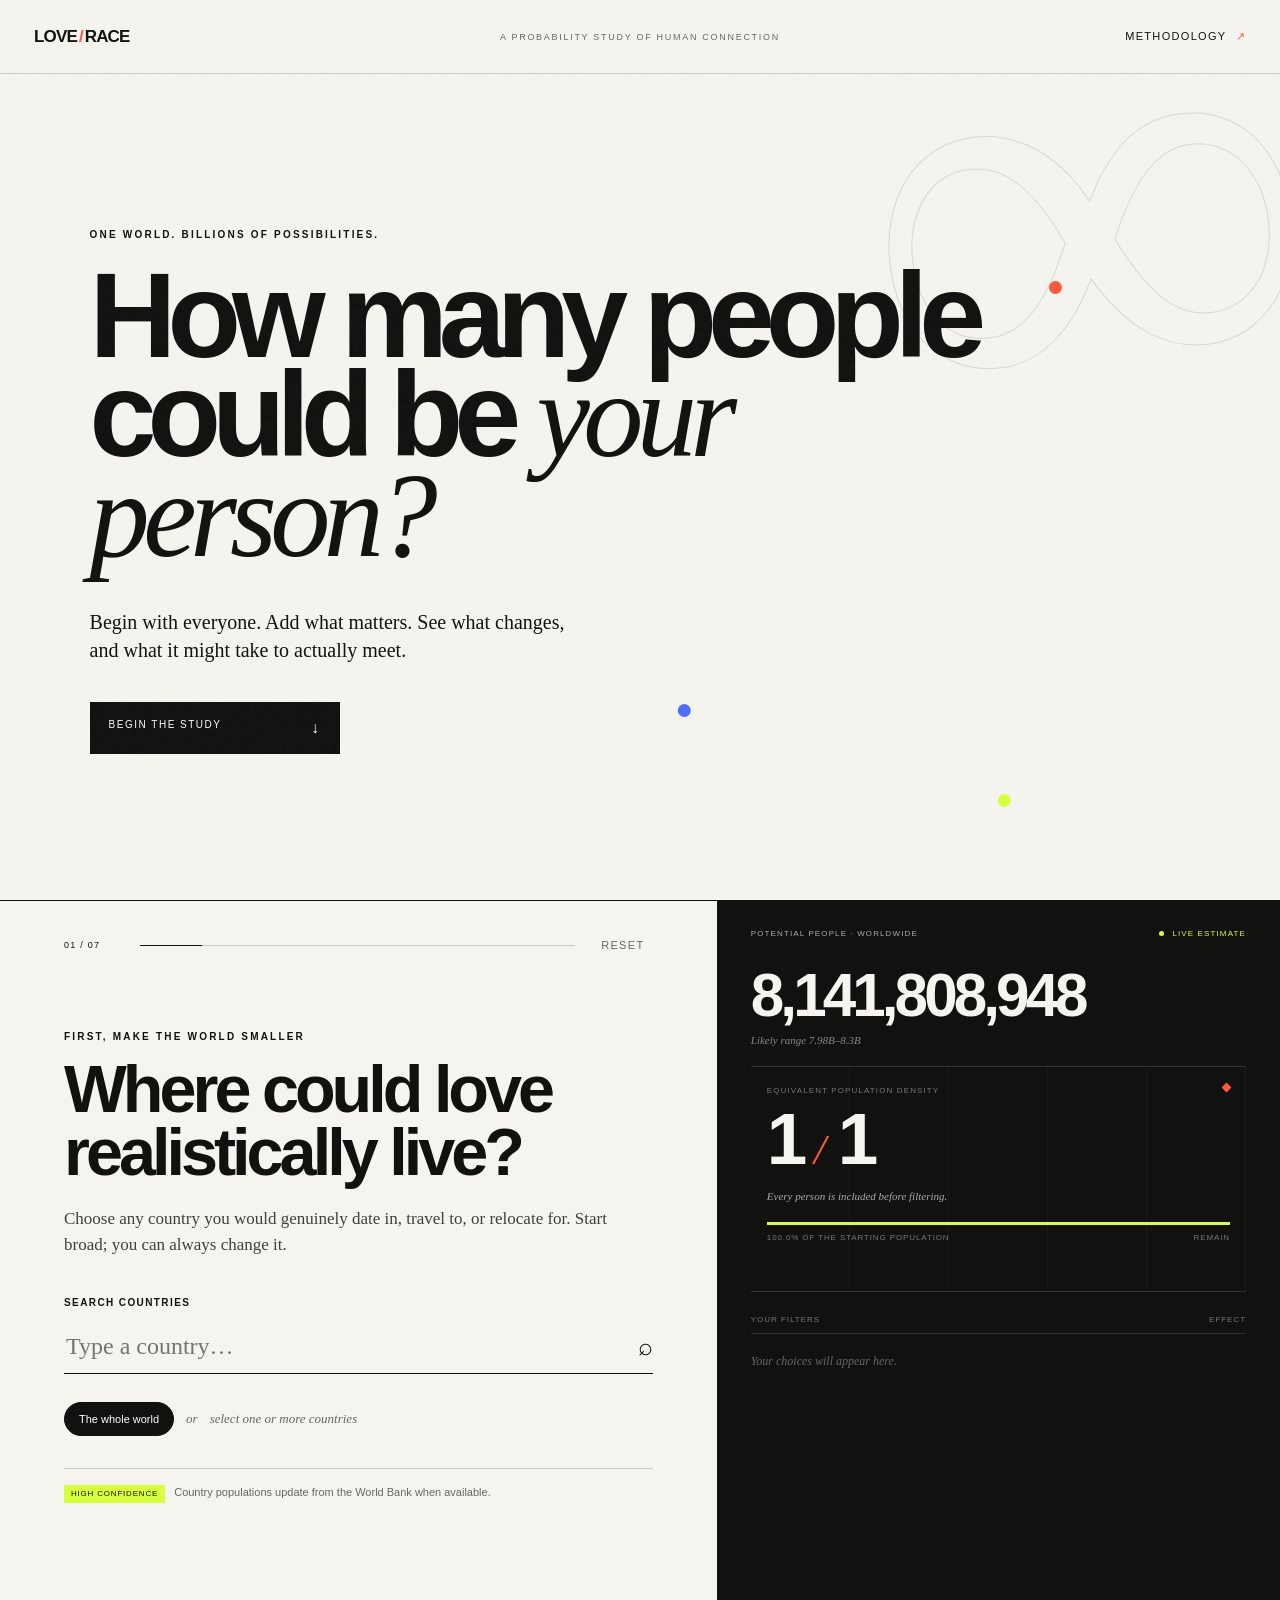
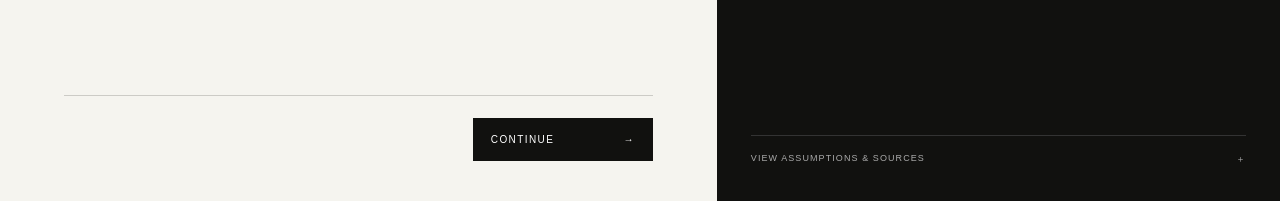
==== index.html @ e581e8af "Consolidate methodology copy" ====
<!doctype html>
<html lang="en">
<head>
  <meta charset="UTF-8" />
  <meta name="viewport" content="width=device-width, initial-scale=1.0" />
  <meta name="description" content="A transparent, probabilistic portrait of your potential partner pool." />
  <title>LoveRace: A probability study of human connection</title>
  <link rel="stylesheet" href="styles.css" />
</head>
<body>
  <div class="grain" aria-hidden="true"></div>
  <header class="site-header">
    <a class="wordmark" href="#" aria-label="LoveRace home">LOVE<span>/</span>RACE</a>
    <div class="header-note">A probability study of human connection</div>
    <button class="text-button" id="openMethod">Methodology <span>↗</span></button>
  </header>

  <main>
    <section class="intro" id="intro">
      <div class="intro-kicker">One world. Billions of possibilities.</div>
      <h1>How many people<br />could be <em>your person?</em></h1>
      <p class="intro-copy">Begin with everyone. Add what matters. See what changes, and what it might take to actually meet.</p>
      <button class="start-button" id="startButton">
        <span>Begin the study</span>
        <span class="button-arrow">↓</span>
      </button>
    </section>

    <section class="study-shell" id="study" aria-label="Partner probability study">
      <div class="question-panel">
        <div class="study-progress-wrap">
          <span id="stepLabel">01 / 07</span>
          <div class="progress-track"><div class="progress-fill" id="progressFill"></div></div>
          <button class="quiet-button" id="resetButton">Reset</button>
        </div>

        <form id="studyForm" novalidate>
          <section class="step active" data-step="0">
            <div class="eyebrow">First, make the world smaller</div>
            <h2>Where could love realistically live?</h2>
            <p class="step-deck">Choose any country you would genuinely date in, travel to, or relocate for. Start broad; you can always change it.</p>
            <div class="field-block">
              <label for="countrySearch">Search countries</label>
              <div class="search-wrap">
                <input id="countrySearch" type="search" placeholder="Type a country…" autocomplete="off" />
                <span>⌕</span>
              </div>
              <div class="country-results" id="countryResults" role="listbox" aria-label="Country results"></div>
            </div>
            <div class="selection-row">
              <button type="button" class="choice-chip active" id="selectWorld">The whole world</button>
              <span class="selection-or">or</span>
              <div id="selectedCountries" class="selected-countries"><span class="empty-selection">select one or more countries</span></div>
            </div>
            <div class="data-note"><span class="confidence high">High confidence</span> Country populations update from the World Bank when available.</div>
          </section>

          <section class="step" data-step="1">
            <div class="eyebrow">Desire, without assumptions</div>
            <h2>Tell us about you.</h2>
            <p class="step-deck">Your identity determines which partner-preference research applies to the people you select next.</p>
            <fieldset>
              <legend>I describe my gender as</legend>
              <div class="option-grid" id="selfGender">
                <label class="option-card"><input type="radio" name="selfGender" value="alignedWoman" checked /><span><b>Gender-aligned woman</b></span></label>
                <label class="option-card"><input type="radio" name="selfGender" value="transWoman" /><span><b>Trans woman</b></span></label>
                <label class="option-card"><input type="radio" name="selfGender" value="alignedMan" /><span><b>Gender-aligned man</b></span></label>
                <label class="option-card"><input type="radio" name="selfGender" value="transMan" /><span><b>Trans man</b></span></label>
                <label class="option-card"><input type="radio" name="selfGender" value="nonbinary" /><span><b>Nonbinary</b></span></label>
                <label class="option-card"><input type="radio" name="selfGender" value="skip" /><span><b>Prefer not to say</b><small>use a neutral proxy</small></span></label>
              </div>
            </fieldset>
            <fieldset>
              <legend>My orientation is closest to</legend>
              <div class="pill-options">
                <label><input type="radio" name="orientation" value="straight" checked /><span>Straight</span></label>
                <label><input type="radio" name="orientation" value="gay" /><span>Gay / lesbian</span></label>
                <label><input type="radio" name="orientation" value="bi" /><span>Bi / pan</span></label>
                <label><input type="radio" name="orientation" value="queer" /><span>Queer / another</span></label>
                <label><input type="radio" name="orientation" value="skip" /><span>Skip</span></label>
              </div>
            </fieldset>
            <div class="data-note"><span class="confidence low">Coverage varies</span> Gender-identity and orientation data are not collected consistently worldwide.</div>
          </section>

          <section class="step" data-step="2">
            <div class="eyebrow">Who you are open to</div>
            <h2>Who could your person be?</h2>
            <p class="step-deck">Select every gender identity you would genuinely consider. We account for the chance that their orientation includes you.</p>
            <fieldset>
              <legend>I’m open to dating…</legend>
              <div class="large-checks">
                <label><input type="checkbox" name="partnerGender" value="alignedWomen" /><span class="check-mark">✓</span><span><b>Gender-aligned women</b></span></label>
                <label><input type="checkbox" name="partnerGender" value="transWomen" /><span class="check-mark">✓</span><span><b>Trans women</b></span></label>
                <label><input type="checkbox" name="partnerGender" value="alignedMen" checked /><span class="check-mark">✓</span><span><b>Gender-aligned men</b></span></label>
                <label><input type="checkbox" name="partnerGender" value="transMen" /><span class="check-mark">✓</span><span><b>Trans men</b></span></label>
                <label><input type="checkbox" name="partnerGender" value="nonbinary" /><span class="check-mark">✓</span><span><b>Nonbinary people</b></span></label>
              </div>
            </fieldset>
            <div class="inline-setting">
              <div><b>Estimated reciprocal dating openness</b><small>The share of people selected above whose reported orientation and dating preferences could include someone with your identity.</small></div>
              <output id="orientationOutput">94.1%</output>
              <input id="orientationRate" type="range" min="0.1" max="100" step="0.1" value="94.1" aria-label="Estimated reciprocal dating openness" />
            </div>
            <div class="estimate-evidence">
              <div class="estimate-evidence-head">
                <span class="confidence medium" id="estimateConfidence">Measured proxy</span>
                <button type="button" id="restoreEstimate">Restore research default</button>
              </div>
              <b id="estimateSummary">About 94 in 100 gender-aligned men report an orientation that could include a gender-aligned woman.</b>
              <p id="estimateBasis">Based on the UK Office for National Statistics 2024 sexual-identity distribution.</p>
              <div class="estimate-breakdown" id="estimateBreakdown"></div>
              <div class="estimate-definition"><strong>What this number means</strong><span>It removes people whose stated orientation or dating preferences probably would not include someone with your identity. It does not estimate whether they will be attracted to you personally.</span></div>
              <div class="estimate-sources" id="estimateSources">
                <a data-source="ons" href="https://www.ons.gov.uk/peoplepopulationandcommunity/culturalidentity/sexuality/bulletins/sexualidentityuk/2024" target="_blank" rel="noreferrer">ONS 2024 <span>official orientation data ↗</span></a>
                <a data-source="blair" href="https://doi.org/10.1177/0265407518779139" target="_blank" rel="noreferrer">Blair & Hoskin 2019 <span>dating choices, N=958 ↗</span></a>
                <a data-source="usts" href="https://transequality.org/sites/default/files/docs/usts/USTS-Full-Report-Dec17.pdf" target="_blank" rel="noreferrer">U.S. Transgender Survey 2015 <span>orientation data, N=27,715 ↗</span></a>
              </div>
            </div>
          </section>

          <section class="step" data-step="3">
            <div class="eyebrow">Life stage</div>
            <h2>What age feels right?</h2>
            <p class="step-deck">Age is estimated from UN population distributions. This is a population share, not a judgment about compatibility.</p>
            <div class="age-display"><span id="ageMinDisplay">27</span><i>–</i><span id="ageMaxDisplay">42</span></div>
            <div class="dual-range" id="ageRange">
              <div class="range-rail"><div class="range-between" id="ageBetween"></div></div>
              <input id="ageMin" type="range" min="18" max="85" value="27" aria-label="Minimum age" />
              <input id="ageMax" type="range" min="18" max="85" value="42" aria-label="Maximum age" />
            </div>
            <div class="range-labels"><span>18</span><span>85+</span></div>
            <p class="field-caveat research-caveat">The current age estimate uses a worldwide age curve, even when countries are selected. Country-specific age structure is not applied yet. <a href="https://population.un.org/wpp/" target="_blank" rel="noreferrer">UN World Population Prospects 2024 ↗</a></p>
            <div class="subquestion">
              <label for="availability">Likely single and open to a relationship</label>
              <div class="slider-line"><input id="availability" type="range" min="10" max="80" value="38" /><output id="availabilityOutput">38%</output></div>
              <small>38% is a broad, adjustable starting point, not an age- or country-specific result. Partnership status varies with age, sex, local definitions of marriage and cohabitation, law, economics, and social norms.</small>
              <div class="research-links"><a href="https://www.un.org/development/desa/pd/node/3593" target="_blank" rel="noreferrer">UN World Marriage Data · age and sex, 232 countries ↗</a><a href="https://www.oecd.org/en/data/datasets/oecd-family-database.html" target="_blank" rel="noreferrer">OECD Family Database · marriage and cohabitation ↗</a></div>
            </div>
          </section>

          <section class="step" data-step="4">
            <div class="eyebrow">Belief & background</div>
            <h2>What should feel familiar?</h2>
            <p class="step-deck">Both are optional. Global categories are blunt instruments, so “open to any” is always the most statistically honest default.</p>
            <fieldset>
              <legend>Religion or worldview</legend>
              <details class="multi-select" id="religionSelect">
                <summary><span id="religionSummary">Open to any religion or worldview</span><i>＋</i></summary>
                <div class="multi-select-menu">
                  <label class="multi-choice"><input type="checkbox" name="religionChoice" value="1" data-any="true" data-label="Open to any religion or worldview" checked /><span>Open to any religion or worldview</span></label>
                  <label class="multi-choice"><input type="checkbox" name="religionChoice" value="0.288" data-label="Christian" /><span>Christian</span></label>
                  <label class="multi-choice"><input type="checkbox" name="religionChoice" value="0.256" data-label="Muslim" /><span>Muslim</span></label>
                  <label class="multi-choice"><input type="checkbox" name="religionChoice" value="0.149" data-label="Hindu" /><span>Hindu</span></label>
                  <label class="multi-choice"><input type="checkbox" name="religionChoice" value="0.041" data-label="Buddhist" /><span>Buddhist</span></label>
                  <label class="multi-choice"><input type="checkbox" name="religionChoice" value="0.242" data-label="Religiously unaffiliated" /><span>Religiously unaffiliated</span></label>
                  <label class="multi-choice"><input type="checkbox" name="religionChoice" value="0.002" data-label="Jewish" /><span>Jewish</span></label>
                  <label class="multi-choice"><input type="checkbox" name="religionChoice" value="0.022" data-label="Folk or another faith" /><span>Folk or another faith</span></label>
                </div>
              </details>
              <small class="field-caveat">Select any number. Selected global shares are added together.</small>
            </fieldset>
            <fieldset>
              <legend>Cultural or regional background</legend>
              <details class="multi-select" id="backgroundSelect">
                <summary><span id="backgroundSummary">Open to any background</span><i>＋</i></summary>
                <div class="multi-select-menu">
                  <label class="multi-choice"><input type="checkbox" name="backgroundChoice" value="1" data-any="true" data-label="Open to any background" checked /><span>Open to any background</span></label>
                  <label class="multi-choice"><input type="checkbox" name="backgroundChoice" value="0.29" data-label="East or Southeast Asian heritage" /><span>East or Southeast Asian heritage</span></label>
                  <label class="multi-choice"><input type="checkbox" name="backgroundChoice" value="0.25" data-label="South Asian heritage" /><span>South Asian heritage</span></label>
                  <label class="multi-choice"><input type="checkbox" name="backgroundChoice" value="0.18" data-label="Black or African-diaspora heritage" /><span>Black or African-diaspora heritage</span></label>
                  <label class="multi-choice"><input type="checkbox" name="backgroundChoice" value="0.09" data-label="European heritage" /><span>European heritage</span></label>
                  <label class="multi-choice"><input type="checkbox" name="backgroundChoice" value="0.08" data-label="Latin American or Caribbean heritage" /><span>Latin American or Caribbean heritage</span></label>
                  <label class="multi-choice"><input type="checkbox" name="backgroundChoice" value="0.06" data-label="Middle Eastern or North African heritage" /><span>Middle Eastern or North African heritage</span></label>
                  <label class="multi-choice"><input type="checkbox" name="backgroundChoice" value="0.03" data-label="Indigenous, mixed, or another background" /><span>Indigenous, mixed, or another background</span></label>
                </div>
              </details>
              <small class="field-caveat">Select any number. This is a low-confidence regional proxy, not an ethnicity census. Categories can overlap across identity, ancestry, and place, although the model adds them as broad population shares.</small>
            </fieldset>
            <div class="data-note"><span class="confidence medium">Mixed confidence</span> Religion uses a measured global baseline; background is a coarse proxy and is labeled accordingly.</div>
          </section>

          <section class="step" data-step="5">
            <div class="eyebrow">Practical compatibility</div>
            <h2>What does a shared life need?</h2>
            <p class="step-deck">Keep what matters. Leave the rest open. Income is modeled against local economic data when available.</p>
            <div class="money-setting">
              <div class="money-head"><label for="income">Minimum annual income <span>(USD equivalent)</span></label><output id="incomeOutput">No minimum</output></div>
              <input id="income" type="range" min="0" max="200000" step="5000" value="0" />
              <div class="range-labels"><span>Open</span><span>$200k+</span></div>
            </div>
            <fieldset>
              <legend>Children</legend>
              <div class="pill-options compact">
                <label><input type="radio" name="kids" value="1" checked /><span>Open / not sure</span></label>
                <label><input type="radio" name="kids" value="0.46" /><span>Wants children</span></label>
                <label><input type="radio" name="kids" value="0.34" /><span>Doesn’t want children</span></label>
                <label><input type="radio" name="kids" value="0.22" /><span>Already has children</span></label>
              </div>
            </fieldset>
            <fieldset>
              <legend>Lifestyle</legend>
              <div class="pill-options compact">
                <label><input type="checkbox" id="nonSmoker" /><span>Non-smoker</span></label>
                <label><input type="checkbox" id="longTerm" /><span>Seeking long-term</span></label>
              </div>
            </fieldset>
          </section>

          <section class="step final-step" data-step="6">
            <div class="eyebrow">Now, introduce chance</div>
            <h2>How often do you meet someone new?</h2>
            <p class="step-deck">A “new person” means someone you speak with long enough to learn whether you might want to see them again. These inputs remain editable and recalculate the results instantly.</p>
            <div class="hero-setting">
              <output id="interactionsOutput">6</output>
              <label for="interactions">new people each week</label>
              <input id="interactions" type="range" min="1" max="100" value="6" />
            </div>
            <div class="subquestion">
              <label for="relevance">How many encounters are in the geography you chose?</label>
              <div class="slider-line"><input id="relevance" type="range" min="5" max="100" value="65" /><output id="relevanceOutput">65%</output></div>
            </div>
            <div class="subquestion">
              <label for="spark">Chance of a meaningful mutual connection with an eligible person</label>
              <div class="slider-line"><input id="spark" type="range" min="1" max="20" value="4" /><output id="sparkOutput">4%</output></div>
              <small>This is the most personal assumption in the model. Try 2–8% to see a realistic range.</small>
            </div>
          </section>
        </form>

        <div class="step-actions">
          <button class="back-button" id="backButton" type="button">← Back</button>
          <button class="next-button" id="nextButton" type="button"><span>Continue</span><span>→</span></button>
        </div>
      </div>

      <aside class="result-panel" aria-live="polite">
        <div class="result-topline">
          <span id="resultContext">Potential people, worldwide</span>
          <span class="live-indicator"><i></i> LIVE ESTIMATE</span>
        </div>
        <div class="population-number" id="populationNumber">8,141,808,945</div>
        <div class="uncertainty" id="uncertainty">Likely range 7.98B–8.30B</div>

        <div class="population-lens" aria-label="Share of the starting population that meets the current filters">
          <div class="ratio-kicker">Equivalent population density</div>
          <div class="ratio-mark"><span>1</span><i>/</i><b id="ratioNumber">1</b></div>
          <div class="ratio-copy" id="ratioCopy">Every person is included before filtering.</div>
          <div class="share-meter" aria-hidden="true"><div class="share-fill" id="shareFill"></div></div>
          <div class="share-caption"><span id="fractionLabel">100% of the starting population</span><span>remain</span></div>
        </div>

        <div class="filter-ledger" id="filterLedger">
          <div class="ledger-title"><span>Your filters</span><span>effect</span></div>
          <div class="ledger-empty">Your choices will appear here.</div>
        </div>

        <div class="odds-panel" id="oddsPanel">
          <div class="odds-intro"><span>Live calculation</span> At your current pace, your estimated chance reaches…</div>
          <div class="odds-grid">
            <div><span>20%</span><b id="chance20">...</b><small>from now</small></div>
            <div><span>50%</span><b id="chance50">...</b><small>from now</small></div>
            <div><span>80%</span><b id="chance80">...</b><small>from now</small></div>
          </div>
          <p id="oddsFootnote"></p>
          <button class="adjust-button" id="adjustInputs" type="button"><span>Adjust weekly inputs</span><span>↓</span></button>
        </div>

        <button class="assumptions-button" id="openAssumptions">View assumptions & sources <span>＋</span></button>
      </aside>
    </section>
  </main>

  <dialog id="methodDialog">
    <div class="dialog-head"><span>THE FINE PRINT / 01</span><button class="dialog-close" aria-label="Close">×</button></div>
    <div class="dialog-content">
      <div class="method-title">
        <h2>Honest numbers,<br /><em>soft edges.</em></h2>
        <p class="method-lede"><strong>LoveRace is a what-if model, not a forecast.</strong> The encounter calculation treats new people as independent random draws, although real social circles, dating apps, neighborhoods, workplaces, and repeated encounters are highly clustered. Actively seeking a partner also changes the process through where you go, whom you approach, which platforms you use, and how often you create new opportunities.</p>
      </div>
      <div class="method-copy">
        <h3>What is being modeled</h3>
        <p>The model begins with the world population or the combined population of selected countries, then applies broad shares for partner gender, reciprocal dating openness, age, relationship availability, religion, background, income, and lifestyle preferences. Country selection changes the starting population and helps calibrate income. The other distributions remain worldwide or external proxies, including the global age curve.</p>
        <h3>The calculation</h3>
        <p><code>pool = population × each selected factor</code></p>
        <p><code>chance per encounter = pool share × geographic relevance × connection assumption</code></p>
        <p><code>weekly chance = 1 − (1 − chance per encounter)<sup>new people per week</sup></code></p>
        <p><code>P(by week n) = 1 − (1 − weekly chance)<sup>n</sup></code></p>
        <h3>What the model simplifies</h3>
        <ul class="method-list">
          <li><strong>Filters are treated as independent.</strong> In reality, age, country, income, religion, background, orientation, relationship status, gender identity, and family preferences influence one another. Multiplying separate population shares can make the combined pool too large or too small.</li>
          <li><strong>Several inputs are broad defaults.</strong> The 38% relationship-availability value is not calculated from age or country. Background categories can overlap even though their shares are added, and the current categories total 98%. Gender population shares are assumptions because no consistent worldwide measurement exists.</li>
          <li><strong>Orientation and dating openness are separate ideas.</strong> The user's orientation answer is descriptive; selected partner genders drive the reciprocal dating-openness calculation. Estimates involving trans and nonbinary people rely on geographically limited studies and are marked as limited evidence.</li>
          <li><strong>The range is not a confidence interval.</strong> It is a sensitivity cue that broadens as assumptions are added. Meeting a filter also does not establish chemistry, timing, emotional availability, safety, reciprocal effort, or compatibility.</li>
        </ul>
        <h3>Data sources</h3>
        <p class="method-source-note">The sources below use different years, definitions, sampling methods, and geographic coverage. Together they form an informed approximation, not a unified census.</p>
        <ul class="source-list">
          <li><a href="https://data.worldbank.org/indicator/SP.POP.TOTL" target="_blank" rel="noreferrer">World Bank: population totals</a><span>Live API; high confidence</span></li>
          <li><a href="https://population.un.org/wpp/" target="_blank" rel="noreferrer">UN World Population Prospects 2024</a><span>Age and sex distributions</span></li>
          <li><a href="https://www.pewresearch.org/religion/2025/06/09/how-the-global-religious-landscape-changed-from-2010-to-2020/" target="_blank" rel="noreferrer">Pew Research Center: global religion</a><span>2020 estimates, published 2025</span></li>
          <li><a href="https://www.ons.gov.uk/peoplepopulationandcommunity/culturalidentity/sexuality/bulletins/sexualidentityuk/2024" target="_blank" rel="noreferrer">UK ONS: Sexual orientation, 2024</a><span>Gender-aligned pair orientation baseline; official UK proxy</span></li>
          <li><a href="https://www.un.org/development/desa/pd/node/3593" target="_blank" rel="noreferrer">UN World Marriage Data 2019</a><span>Marital status by age and sex across 232 countries or areas</span></li>
          <li><a href="https://www.oecd.org/en/data/datasets/oecd-family-database.html" target="_blank" rel="noreferrer">OECD Family Database</a><span>Marriage, divorce, cohabitation, and partnership definitions</span></li>
          <li><a href="https://doi.org/10.1177/0265407518779139" target="_blank" rel="noreferrer">Blair & Hoskin: Transgender exclusion from dating</a><span>Stated dating choices, N=958</span></li>
          <li><a href="https://transequality.org/sites/default/files/docs/usts/USTS-Full-Report-Dec17.pdf" target="_blank" rel="noreferrer">2015 U.S. Transgender Survey</a><span>Trans respondents’ orientation distribution, N=27,715</span></li>
          <li><a href="https://data.worldbank.org/indicator/NY.GDP.PCAP.CD" target="_blank" rel="noreferrer">World Bank: GDP per capita</a><span>Income-model calibration</span></li>
        </ul>
      </div>
    </div>
  </dialog>

  <script src="app.js"></script>
</body>
</html>
---- styles.css ----
:root {
  --ink: #11110f;
  --paper: #f5f4ef;
  --warm: #e9e5dc;
  --line: rgba(17, 17, 15, .18);
  --muted: #68675f;
  --acid: #d8ff3e;
  --orange: #ff583d;
  --blue: #506cff;
  --ease: cubic-bezier(.2,.8,.2,1);
}

* { box-sizing: border-box; }
html { scroll-behavior: smooth; }
body {
  margin: 0;
  color: var(--ink);
  background: var(--paper);
  font-family: "Helvetica Neue", Helvetica, Arial, sans-serif;
  -webkit-font-smoothing: antialiased;
}
button, input, select { font: inherit; }
button { color: inherit; }
.grain {
  position: fixed; inset: 0; z-index: 50; pointer-events: none; opacity: .035;
  background-image: url("data:image/svg+xml,%3Csvg viewBox='0 0 180 180' xmlns='http://www.w3.org/2000/svg'%3E%3Cfilter id='n'%3E%3CfeTurbulence type='fractalNoise' baseFrequency='.9' numOctaves='4' stitchTiles='stitch'/%3E%3C/filter%3E%3Crect width='100%25' height='100%25' filter='url(%23n)' opacity='.85'/%3E%3C/svg%3E");
}

.site-header {
  height: 74px; border-bottom: 1px solid var(--line); display: grid;
  grid-template-columns: 1fr auto 1fr; align-items: center; padding: 0 34px;
  position: relative; z-index: 5; background: rgba(245,244,239,.9); backdrop-filter: blur(16px);
}
.wordmark { color: inherit; text-decoration: none; font-weight: 800; font-size: 17px; letter-spacing: -.05em; }
.wordmark span { color: var(--orange); padding: 0 2px; }
.header-note { text-transform: uppercase; font-size: 9px; letter-spacing: .19em; color: var(--muted); }
.text-button, .quiet-button { border: 0; background: none; padding: 8px 0; cursor: pointer; font-size: 11px; text-transform: uppercase; letter-spacing: .12em; }
.text-button { justify-self: end; }
.text-button span { color: var(--orange); margin-left: 5px; }

.intro {
  min-height: calc(100vh - 74px); padding: 8vh 7vw 7vh; display: flex; flex-direction: column;
  justify-content: center; position: relative; overflow: hidden;
}
.intro::before {
  content: "∞"; position: absolute; right: -2vw; top: -12vh; font: italic 48vw/.8 Georgia, serif;
  color: transparent; -webkit-text-stroke: 1px rgba(17,17,15,.12); transform: rotate(-7deg); pointer-events: none;
}
.intro::after {
  content: ""; position: absolute; width: 13px; height: 13px; background: var(--orange);
  border-radius: 50%; right: 17vw; top: 25%; box-shadow: -29vw 47vh 0 var(--blue), -4vw 57vh 0 var(--acid);
}
.intro-kicker, .eyebrow { font-size: 10px; letter-spacing: .22em; text-transform: uppercase; font-weight: 700; }
.intro-kicker { margin-bottom: 26px; }
.intro h1 { margin: 0; max-width: 980px; font-size: clamp(62px, 9.4vw, 148px); line-height: .82; letter-spacing: -.075em; font-weight: 750; }
.intro h1 em, dialog h2 em { font-family: Georgia, serif; font-weight: 400; letter-spacing: -.055em; }
.intro-copy { max-width: 480px; margin: 42px 0 38px; font: 20px/1.4 Georgia, serif; }
.start-button {
  width: 250px; border: 1px solid var(--ink); background: var(--ink); color: white; padding: 16px 18px;
  display: flex; justify-content: space-between; cursor: pointer; text-transform: uppercase; font-size: 10px; letter-spacing: .15em;
  transition: transform .2s var(--ease), background .2s;
}
.start-button:hover { transform: translateY(-3px); background: var(--orange); border-color: var(--orange); }
.button-arrow { font-size: 16px; }

.study-shell { min-height: 100vh; border-top: 1px solid var(--ink); display: grid; grid-template-columns: minmax(0, 56%) minmax(460px, 44%); }
.question-panel { padding: 30px clamp(30px,5vw,80px) 40px; display: flex; flex-direction: column; min-height: 100vh; }
.study-progress-wrap { display: grid; grid-template-columns: 58px 1fr 60px; gap: 18px; align-items: center; font-size: 9px; letter-spacing: .14em; }
.progress-track { height: 1px; background: var(--line); }
.progress-fill { height: 100%; background: var(--ink); width: 14.28%; transition: width .5s var(--ease); }
.quiet-button { color: var(--muted); }
.quiet-button:hover { color: var(--orange); }
#studyForm { flex: 1; display: flex; }
.step { display: none; width: 100%; padding: clamp(54px,8vh,100px) 0 35px; animation: enter .5s var(--ease); }
.step.active { display: block; }
@keyframes enter { from { opacity: 0; transform: translateY(12px); } to { opacity: 1; transform: none; } }
.eyebrow { margin-bottom: 16px; }
.step h2 { font-size: clamp(42px,5.2vw,78px); line-height: .94; letter-spacing: -.06em; margin: 0; max-width: 690px; }
.step-deck { font: 17px/1.5 Georgia, serif; max-width: 620px; color: #414039; margin: 23px 0 40px; }
fieldset { border: 0; padding: 0; margin: 0 0 30px; }
legend, .field-block > label, .money-head label { font-size: 10px; text-transform: uppercase; letter-spacing: .14em; font-weight: 700; margin-bottom: 12px; display: block; }

.search-wrap { display: flex; border-bottom: 1px solid var(--ink); align-items: center; }
.search-wrap input { width: 100%; border: 0; background: transparent; padding: 13px 2px; outline: 0; font: 24px Georgia, serif; }
.search-wrap span { font-size: 25px; }
.country-results { position: absolute; background: var(--paper); border: 1px solid var(--ink); width: min(510px, calc(100vw - 60px)); max-height: 225px; overflow: auto; z-index: 6; display: none; }
.country-results.open { display: block; }
.country-result { padding: 12px 15px; display: flex; justify-content: space-between; cursor: pointer; border-bottom: 1px solid var(--line); font-size: 13px; }
.country-result:hover { background: var(--acid); }
.country-result span:last-child { color: var(--muted); }
.selection-row { margin-top: 28px; display: flex; gap: 12px; align-items: center; flex-wrap: wrap; }
.choice-chip, .selected-chip { border: 1px solid var(--ink); border-radius: 100px; padding: 10px 14px; background: transparent; font-size: 11px; cursor: pointer; }
.choice-chip.active { background: var(--ink); color: white; }
.selection-or, .empty-selection { color: var(--muted); font: italic 13px Georgia, serif; }
.selected-countries { display: flex; gap: 7px; flex-wrap: wrap; align-items: center; }
.selected-chip::after { content: " ×"; color: var(--orange); }
.data-note { border-top: 1px solid var(--line); margin-top: 32px; padding-top: 15px; color: var(--muted); font-size: 11px; line-height: 1.5; }
.confidence { display: inline-block; padding: 3px 7px; color: var(--ink); margin-right: 6px; text-transform: uppercase; letter-spacing: .1em; font-size: 8px; background: var(--acid); }
.confidence.medium { background: #ffdc77; }.confidence.low { background: #ffb3a7; }

.option-grid { display: grid; grid-template-columns: 1fr 1fr; gap: 8px; }
.option-card input, .pill-options input, .large-checks input { position: absolute; opacity: 0; pointer-events: none; }
.option-card > span { min-height: 74px; padding: 17px; border: 1px solid var(--line); display: flex; flex-direction: column; cursor: pointer; transition: .2s; }
.option-card input:checked + span { border-color: var(--ink); background: var(--ink); color: white; }
.option-card b, .large-checks b { font-size: 14px; }.option-card small, .large-checks small { margin-top: 5px; color: var(--muted); font: italic 12px Georgia, serif; }
.option-card input:checked + span small { color: #bbb; }
.pill-options { display: flex; flex-wrap: wrap; gap: 7px; }
.pill-options span { border: 1px solid var(--line); padding: 10px 14px; display: block; border-radius: 100px; cursor: pointer; font-size: 11px; }
.pill-options input:checked + span { border-color: var(--ink); background: var(--ink); color: white; }
.pill-options.compact span { padding: 9px 12px; }
.large-checks { display: grid; gap: 8px; }
.large-checks label { border: 1px solid var(--line); padding: 18px; display: grid; grid-template-columns: 26px 1fr; cursor: pointer; }
.large-checks .check-mark { width: 17px; height: 17px; border: 1px solid var(--ink); display: grid; place-items: center; color: transparent; font-size: 11px; }
.large-checks input:checked + .check-mark { background: var(--ink); color: white; }
.large-checks label > span:last-child { display: flex; flex-direction: column; }

.inline-setting, .subquestion { margin-top: 30px; padding-top: 20px; border-top: 1px solid var(--line); }
.inline-setting { display: grid; grid-template-columns: 1fr auto; gap: 6px 20px; }
.inline-setting small, .subquestion small { display: block; color: var(--muted); margin-top: 5px; line-height: 1.45; font: italic 12px Georgia, serif; }
.inline-setting output { font: 26px Georgia, serif; }
.inline-setting input { grid-column: 1/-1; }
.estimate-evidence { margin-top: 15px; border: 1px solid var(--line); padding: 17px; }
.estimate-evidence-head { display: flex; justify-content: space-between; align-items: center; margin-bottom: 14px; }
.estimate-evidence-head button { border: 0; background: transparent; padding: 3px 0; color: var(--muted); cursor: pointer; font-size: 8px; text-transform: uppercase; letter-spacing: .11em; }
.estimate-evidence-head button:hover { color: var(--orange); }
.estimate-evidence > b { display: block; font: 18px/1.35 Georgia, serif; max-width: 620px; }
.estimate-evidence > p { margin: 8px 0 13px; color: var(--muted); font: italic 11px/1.45 Georgia, serif; }
.estimate-breakdown { display: flex; flex-wrap: wrap; gap: 5px; margin-bottom: 14px; }
.estimate-breakdown span { border: 1px solid var(--line); border-radius: 100px; padding: 5px 8px; font-size: 8px; letter-spacing: .05em; }
.estimate-definition { border-top: 1px solid var(--line); padding-top: 12px; display: grid; grid-template-columns: 125px 1fr; gap: 12px; }
.estimate-definition strong { font-size: 8px; text-transform: uppercase; letter-spacing: .11em; }
.estimate-definition span { color: var(--muted); font: 11px/1.4 Georgia, serif; }
.estimate-sources { display: grid; grid-template-columns: repeat(3, 1fr); gap: 6px; margin-top: 14px; }
.estimate-sources a { border-top: 2px solid var(--line); padding-top: 7px; color: var(--muted); text-decoration: none; font-size: 8px; text-transform: uppercase; letter-spacing: .08em; }
.estimate-sources a span { display: block; margin-top: 3px; font: italic 10px/1.3 Georgia, serif; text-transform: none; letter-spacing: 0; }
.estimate-sources a.active { border-color: var(--orange); color: var(--ink); }
input[type="range"] { width: 100%; accent-color: var(--ink); cursor: ew-resize; }
.age-display { font: 88px/.9 Georgia, serif; letter-spacing: -.05em; display: flex; gap: 22px; margin: 40px 0 30px; }
.age-display i { font-weight: 300; color: var(--orange); }
.dual-range { position: relative; height: 28px; }
.dual-range input { position: absolute; inset: 0; pointer-events: none; appearance: none; background: transparent; }
.dual-range input::-webkit-slider-thumb { appearance: none; width: 18px; height: 18px; border-radius: 50%; background: var(--ink); pointer-events: auto; }
.range-rail { position: absolute; top: 12px; left: 0; right: 0; height: 2px; background: var(--line); }
.range-between { height: 2px; background: var(--orange); }
.range-labels { display: flex; justify-content: space-between; color: var(--muted); font-size: 9px; text-transform: uppercase; letter-spacing: .12em; }
.subquestion label { font-size: 13px; font-weight: 650; }
.slider-line { display: grid; grid-template-columns: 1fr 50px; gap: 18px; align-items: center; margin-top: 9px; }
.slider-line output { text-align: right; font: 22px Georgia, serif; }
select { width: 100%; border: 0; border-bottom: 1px solid var(--ink); background: transparent; border-radius: 0; padding: 13px 3px; font: 19px Georgia, serif; }
.field-caveat { display: block; color: var(--muted); margin-top: 9px; font: italic 11px/1.4 Georgia, serif; }
.field-caveat a, .research-links a { color: inherit; text-decoration-color: var(--orange); text-underline-offset: 3px; }
.research-caveat { margin-top: 14px; }
.research-links { display: flex; flex-wrap: wrap; gap: 7px 16px; margin-top: 10px; }
.research-links a { color: var(--muted); font-size: 9px; letter-spacing: .04em; }
.multi-select { position: relative; }
.multi-select summary {
  list-style: none; border-bottom: 1px solid var(--ink); padding: 13px 3px; cursor: pointer;
  display: flex; align-items: center; justify-content: space-between; gap: 18px; font: 19px Georgia, serif;
}
.multi-select summary::-webkit-details-marker { display: none; }
.multi-select summary i { color: var(--orange); font: 18px Helvetica, Arial, sans-serif; transition: transform .2s var(--ease); }
.multi-select[open] summary i { transform: rotate(45deg); }
.multi-select-menu {
  position: absolute; z-index: 8; left: 0; right: 0; max-height: 300px; overflow: auto;
  border: 1px solid var(--ink); border-top: 0; background: var(--paper); box-shadow: 0 18px 35px #1717141a;
}
.multi-choice { display: grid; grid-template-columns: 17px 1fr; align-items: center; gap: 10px; padding: 11px 12px; cursor: pointer; border-top: 1px solid var(--line); font-size: 11px; }
.multi-choice:first-child { border-top: 0; }
.multi-choice:hover { background: var(--warm); }
.multi-choice input { appearance: none; width: 15px; height: 15px; border: 1px solid var(--ink); margin: 0; display: grid; place-items: center; }
.multi-choice input::after { content: "✓"; color: white; font-size: 10px; opacity: 0; }
.multi-choice input:checked { background: var(--ink); }
.multi-choice input:checked::after { opacity: 1; }
.money-head { display: flex; justify-content: space-between; align-items: end; }
.money-head label span { text-transform: none; letter-spacing: 0; color: var(--muted); }
.money-head output { font: 24px Georgia, serif; }.money-setting { margin-bottom: 38px; }
.hero-setting { text-align: center; margin: 30px 0 40px; }
.hero-setting output { display: block; font: 110px/.8 Georgia, serif; letter-spacing: -.08em; }
.hero-setting label { display: block; margin: 18px 0 25px; font-size: 10px; letter-spacing: .14em; text-transform: uppercase; }
.hero-setting input { max-width: 500px; }
.step-actions { display: flex; justify-content: space-between; align-items: center; border-top: 1px solid var(--line); padding-top: 22px; }
.back-button { border: 0; background: none; cursor: pointer; font-size: 11px; text-transform: uppercase; letter-spacing: .12em; visibility: hidden; }
.next-button { min-width: 180px; border: 1px solid var(--ink); background: var(--ink); color: white; padding: 15px 17px; display: flex; justify-content: space-between; cursor: pointer; font-size: 10px; text-transform: uppercase; letter-spacing: .14em; }
.next-button:hover { background: var(--orange); border-color: var(--orange); }

.result-panel { background: var(--ink); color: var(--paper); padding: 28px 34px 35px; position: sticky; top: 0; height: 100vh; overflow: auto; display: flex; flex-direction: column; }
.result-topline { display: flex; justify-content: space-between; font-size: 8px; text-transform: uppercase; letter-spacing: .14em; color: #aaa; }
.live-indicator { color: var(--acid); }.live-indicator i { width: 5px; height: 5px; border-radius: 50%; display: inline-block; background: var(--acid); margin-right: 5px; animation: pulse 1.7s infinite; }
@keyframes pulse { 50% { opacity: .3; } }
.population-number { font-size: clamp(44px,4.7vw,80px); letter-spacing: -.065em; font-weight: 700; line-height: 1; margin-top: 28px; white-space: nowrap; }
.uncertainty { color: #888; font: italic 11px Georgia, serif; margin-top: 8px; }
.population-lens {
  min-height: 226px; position: relative; margin: 20px 0 10px; overflow: hidden;
  border-top: 1px solid #333; border-bottom: 1px solid #333; padding: 19px 16px 15px;
  background-image: repeating-linear-gradient(90deg, transparent 0, transparent calc(10% - 1px), #222 10%);
}
.population-lens::before {
  content: ""; position: absolute; width: 7px; height: 7px; right: 16px; top: 17px;
  background: var(--orange); transform: rotate(45deg);
}
.ratio-kicker { color: #777; font-size: 8px; text-transform: uppercase; letter-spacing: .14em; }
.ratio-mark { display: flex; align-items: baseline; gap: 12px; margin-top: 15px; line-height: .8; }
.ratio-mark span, .ratio-mark b { font-size: clamp(58px, 5.7vw, 92px); letter-spacing: -.075em; font-weight: 680; }
.ratio-mark i { color: var(--orange); font: italic 43px Georgia, serif; }
.ratio-copy { width: 230px; color: #aaa; font: italic 11px/1.35 Georgia, serif; margin: 15px 0 18px; }
.share-meter { height: 3px; width: 100%; background: #343431; overflow: hidden; }
.share-fill { height: 100%; width: 100%; background: var(--acid); transition: width .65s var(--ease); }
.share-caption { display: flex; justify-content: space-between; margin-top: 8px; color: #777; font-size: 8px; text-transform: uppercase; letter-spacing: .11em; }
.filter-ledger { font-size: 10px; margin-top: 4px; }
.ledger-title, .ledger-row { display: grid; grid-template-columns: 1fr auto; gap: 10px; padding: 9px 0; border-bottom: 1px solid #2d2d2b; }
.ledger-title { color: #777; text-transform: uppercase; letter-spacing: .12em; font-size: 8px; }
.ledger-row span:first-child { color: #bbb; }.ledger-row b { color: var(--acid); font-weight: 500; }
.ledger-empty { color: #666; font: italic 12px Georgia, serif; padding: 20px 0; }
.odds-panel { display: none; margin-top: 22px; border: 1px solid #3b3b37; padding: 18px; }
.odds-panel.visible { display: block; }
.odds-intro { color: #999; font: italic 12px/1.4 Georgia, serif; }
.odds-intro span { color: var(--acid); display: block; margin-bottom: 5px; font: 700 8px Helvetica, Arial, sans-serif; letter-spacing: .13em; text-transform: uppercase; }
.odds-grid { display: grid; grid-template-columns: repeat(3, 1fr); margin-top: 15px; }
.odds-grid > div { border-left: 1px solid #3b3b37; padding: 0 10px; }.odds-grid > div:first-child { border: 0; padding-left: 0; }
.odds-grid span { color: var(--orange); font: 22px Georgia, serif; display: block; }
.odds-grid b { display: block; margin-top: 5px; font-size: 15px; }.odds-grid small { color: #777; font-size: 8px; text-transform: uppercase; letter-spacing: .1em; }
.odds-panel p { color: #777; font-size: 9px; line-height: 1.4; margin: 15px 0 0; }
.adjust-button { width: 100%; border: 0; border-top: 1px solid #3b3b37; background: transparent; color: var(--paper); margin-top: 15px; padding: 14px 0 0; display: flex; justify-content: space-between; cursor: pointer; font-size: 9px; text-transform: uppercase; letter-spacing: .12em; }
.adjust-button:hover { color: var(--acid); }
.assumptions-button { border: 0; border-top: 1px solid #333; background: transparent; color: #aaa; padding: 17px 0 0; margin-top: auto; display: flex; justify-content: space-between; cursor: pointer; font-size: 9px; text-transform: uppercase; letter-spacing: .12em; }
.assumptions-button:hover { color: var(--acid); }

dialog { width: min(1050px, 92vw); max-height: 90vh; padding: 0; border: 0; color: var(--ink); background: var(--paper); box-shadow: 0 35px 100px #0008; }
dialog::backdrop { background: rgba(0,0,0,.74); backdrop-filter: blur(4px); }
.dialog-head { height: 57px; padding: 0 22px; border-bottom: 1px solid var(--line); display: flex; align-items: center; justify-content: space-between; font-size: 8px; letter-spacing: .14em; }
.dialog-close { border: 0; background: none; font-size: 26px; cursor: pointer; }
.dialog-content { display: grid; grid-template-columns: 42% 58%; padding: 55px; gap: 45px; }
.dialog-content h2 { margin: 0; font-size: 60px; line-height: .92; letter-spacing: -.06em; }
.method-title { align-self: start; }
.method-lede { max-width: 310px; margin: 28px 0 0; padding-top: 18px; border-top: 1px solid var(--ink); color: var(--muted); font: 13px/1.52 Georgia, serif; }
.method-lede strong { color: var(--ink); }
.method-copy { font: 14px/1.6 Georgia, serif; }
.method-copy h3 { font: 700 9px Helvetica, Arial, sans-serif; text-transform: uppercase; letter-spacing: .13em; margin: 0 0 12px; padding-top: 28px; }
.method-copy h3:first-child { padding-top: 0; }
.method-copy code { background: var(--warm); padding: 4px 6px; font-size: 12px; }
.method-list { margin: 0; padding: 0; list-style: none; }
.method-list li { border-top: 1px solid var(--line); padding: 11px 0; }
.method-list strong { font-family: Helvetica, Arial, sans-serif; font-size: 11px; }
.method-source-note { margin: 0 0 15px; color: var(--muted); font-style: italic; }
.source-list { list-style: none; margin: 0; padding: 0; }
.source-list li { border-top: 1px solid var(--line); padding: 9px 0; display: flex; flex-direction: column; }
.source-list a { color: inherit; font-family: Helvetica, Arial, sans-serif; font-size: 12px; }.source-list span { color: var(--muted); font-size: 11px; }

@media (max-width: 980px) {
  .study-shell { grid-template-columns: 1fr; }
  .result-panel { position: relative; height: auto; min-height: 640px; order: -1; }
  .question-panel { min-height: auto; }
  .population-lens { min-height: 210px; }
  .dialog-content { grid-template-columns: 1fr; }
  .method-lede { max-width: 680px; }
}
@media (max-width: 620px) {
  .site-header { grid-template-columns: 1fr 1fr; padding: 0 18px; }.header-note { display: none; }
  .intro { padding: 8vh 22px; }.intro h1 { font-size: 58px; }.intro-copy { font-size: 17px; }
  .result-panel { padding: 25px 20px; min-height: 620px; }.population-number { font-size: 45px; }
  .question-panel { padding: 25px 20px; }.step { padding: 55px 0 30px; }.step h2 { font-size: 46px; }
  .option-grid { grid-template-columns: 1fr; }.age-display { font-size: 70px; }
  .estimate-sources { grid-template-columns: 1fr; }.estimate-definition { grid-template-columns: 1fr; gap: 5px; }
  .dialog-content { padding: 30px 22px; }.dialog-content h2 { font-size: 48px; }
  .odds-grid b { font-size: 12px; }
}

@media (prefers-reduced-motion: reduce) {
  *, *::before, *::after { scroll-behavior: auto !important; animation-duration: .01ms !important; transition-duration: .01ms !important; }
}
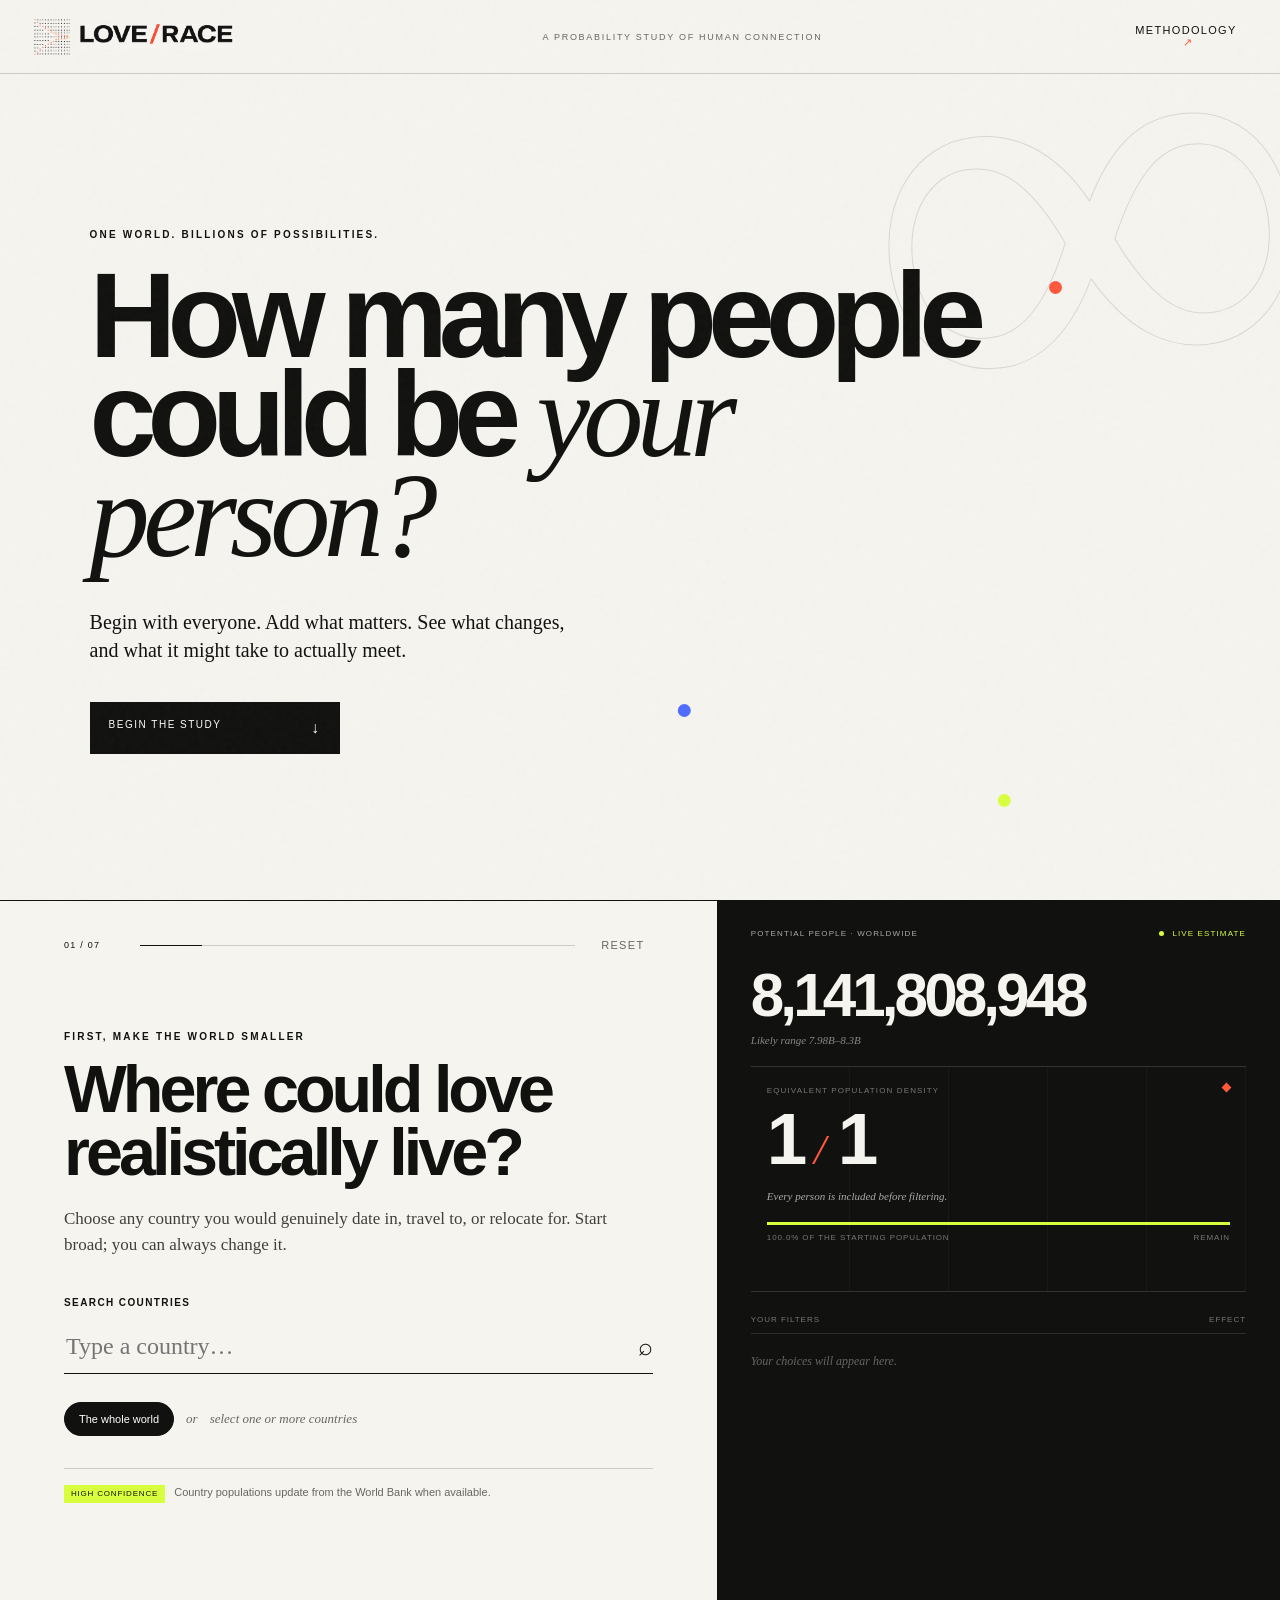
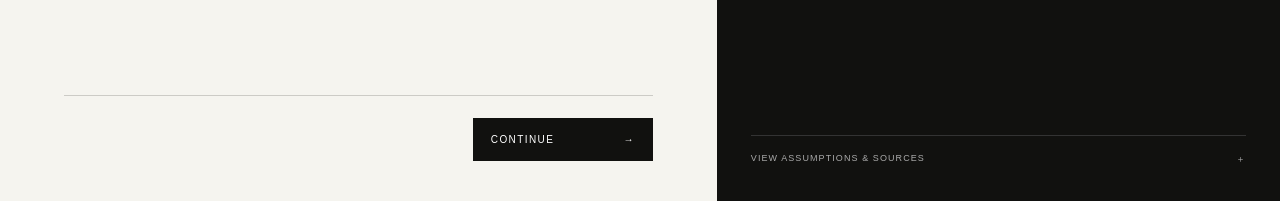
==== commit 0a1b6d1a: "Add LoveRace branding assets" ====
--- a/index.html
+++ b/index.html
@@ -4,13 +4,20 @@
   <meta charset="UTF-8" />
   <meta name="viewport" content="width=device-width, initial-scale=1.0" />
   <meta name="description" content="A transparent, probabilistic portrait of your potential partner pool." />
+  <meta name="theme-color" content="#f5f4ef" />
   <title>LoveRace: A probability study of human connection</title>
+  <link rel="icon" type="image/svg+xml" href="favicon.svg" />
+  <link rel="shortcut icon" href="favicon.svg" />
+  <link rel="apple-touch-icon" href="assets/love-race-logo.png" />
   <link rel="stylesheet" href="styles.css" />
 </head>
 <body>
   <div class="grain" aria-hidden="true"></div>
   <header class="site-header">
-    <a class="wordmark" href="#" aria-label="LoveRace home">LOVE<span>/</span>RACE</a>
+    <a class="brand-logo" href="#" aria-label="LoveRace home">
+      <span class="brand-symbol" aria-hidden="true"><img src="assets/love-race-logo.png" alt="" /></span>
+      <span class="brand-word" aria-hidden="true"><img src="assets/love-race-logo.png" alt="" /></span>
+    </a>
     <div class="header-note">A probability study of human connection</div>
     <button class="text-button" id="openMethod">Methodology <span>↗</span></button>
   </header>
--- a/styles.css
+++ b/styles.css
@@ -28,12 +28,16 @@
 
 .site-header {
   height: 74px; border-bottom: 1px solid var(--line); display: grid;
-  grid-template-columns: 1fr auto 1fr; align-items: center; padding: 0 34px;
+  grid-template-columns: 205px minmax(0, 1fr) 120px; align-items: center; padding: 0 34px;
   position: relative; z-index: 5; background: rgba(245,244,239,.9); backdrop-filter: blur(16px);
 }
-.wordmark { color: inherit; text-decoration: none; font-weight: 800; font-size: 17px; letter-spacing: -.05em; }
-.wordmark span { color: var(--orange); padding: 0 2px; }
-.header-note { text-transform: uppercase; font-size: 9px; letter-spacing: .19em; color: var(--muted); }
+.brand-logo { width: max-content; display: flex; align-items: center; gap: 9px; text-decoration: none; }
+.brand-symbol, .brand-word { position: relative; display: block; overflow: hidden; flex: 0 0 auto; }
+.brand-symbol { width: 36px; height: 36px; }
+.brand-symbol img { position: absolute; width: 75px; max-width: none; transform: translate(-19.5px, -14px); }
+.brand-word { width: 155px; height: 25px; }
+.brand-word img { position: absolute; width: 201px; max-width: none; transform: translate(-27px, -143px); }
+.header-note { justify-self: center; text-transform: uppercase; font-size: 9px; letter-spacing: .19em; color: var(--muted); }
 .text-button, .quiet-button { border: 0; background: none; padding: 8px 0; cursor: pointer; font-size: 11px; text-transform: uppercase; letter-spacing: .12em; }
 .text-button { justify-self: end; }
 .text-button span { color: var(--orange); margin-left: 5px; }
@@ -256,6 +260,8 @@
 }
 @media (max-width: 620px) {
   .site-header { grid-template-columns: 1fr 1fr; padding: 0 18px; }.header-note { display: none; }
+  .brand-logo { gap: 6px; }.brand-symbol { width: 31px; height: 31px; }.brand-symbol img { width: 65px; transform: translate(-17px, -12.2px); }
+  .brand-word { width: 125px; height: 21px; }.brand-word img { width: 163px; transform: translate(-22px, -116px); }
   .intro { padding: 8vh 22px; }.intro h1 { font-size: 58px; }.intro-copy { font-size: 17px; }
   .result-panel { padding: 25px 20px; min-height: 620px; }.population-number { font-size: 45px; }
   .question-panel { padding: 25px 20px; }.step { padding: 55px 0 30px; }.step h2 { font-size: 46px; }
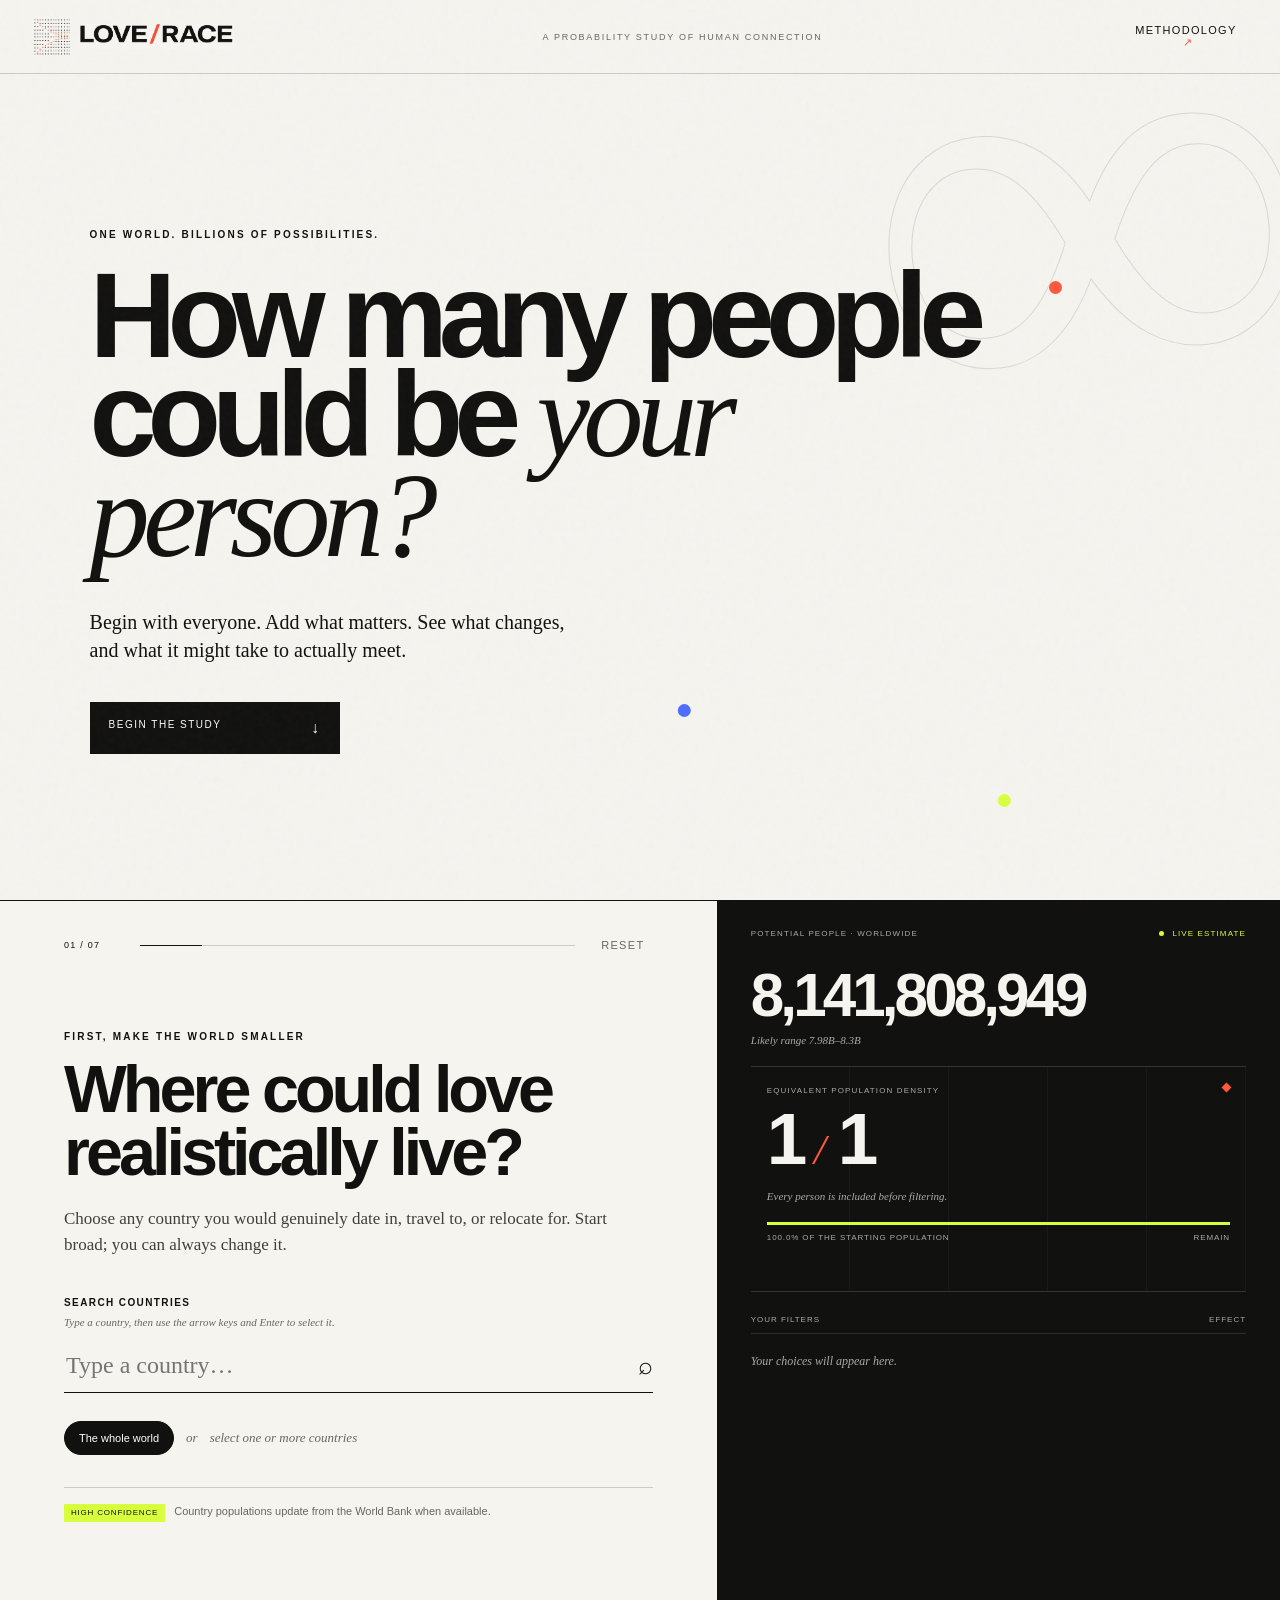
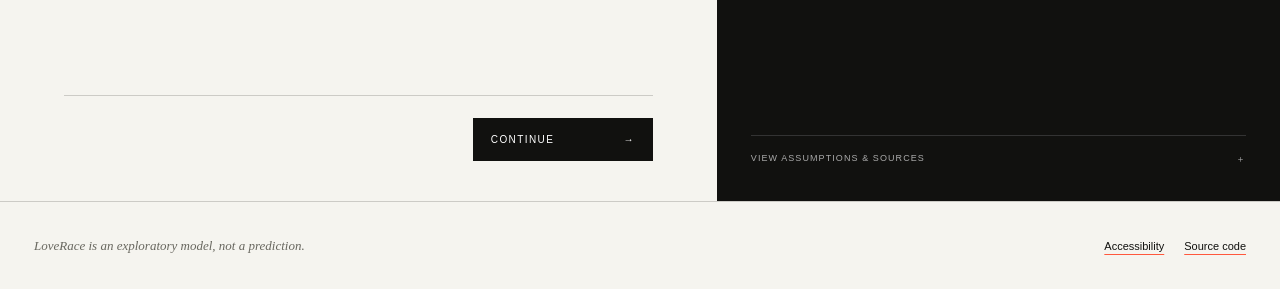
==== commit 7de7ad44: "Add custom domain, SEO, and accessibility" ====
--- a/index.html
+++ b/index.html
@@ -3,33 +3,82 @@
 <head>
   <meta charset="UTF-8" />
   <meta name="viewport" content="width=device-width, initial-scale=1.0" />
-  <meta name="description" content="A transparent, probabilistic portrait of your potential partner pool." />
+  <meta name="description" content="Explore how geography, demographics, preferences, and new encounters shape the probability of meeting a compatible partner." />
+  <meta name="robots" content="index, follow, max-image-preview:large, max-snippet:-1, max-video-preview:-1" />
   <meta name="theme-color" content="#f5f4ef" />
   <title>LoveRace: A probability study of human connection</title>
+  <link rel="canonical" href="https://raceto.love/" />
   <link rel="icon" type="image/svg+xml" href="favicon.svg" />
   <link rel="shortcut icon" href="favicon.svg" />
   <link rel="apple-touch-icon" href="assets/love-race-logo.png" />
+  <link rel="manifest" href="site.webmanifest" />
+  <meta property="og:type" content="website" />
+  <meta property="og:site_name" content="LoveRace" />
+  <meta property="og:title" content="LoveRace: A probability study of human connection" />
+  <meta property="og:description" content="Explore how geography, demographics, preferences, and new encounters shape the probability of meeting a compatible partner." />
+  <meta property="og:url" content="https://raceto.love/" />
+  <meta property="og:image" content="https://raceto.love/assets/love-race-logo.png" />
+  <meta property="og:image:width" content="1254" />
+  <meta property="og:image:height" content="1254" />
+  <meta property="og:image:alt" content="LoveRace logo: many dots narrowing toward one bright point" />
+  <meta name="twitter:card" content="summary" />
+  <meta name="twitter:title" content="LoveRace: A probability study of human connection" />
+  <meta name="twitter:description" content="Explore how geography, demographics, preferences, and new encounters shape the probability of meeting a compatible partner." />
+  <meta name="twitter:image" content="https://raceto.love/assets/love-race-logo.png" />
+  <meta name="twitter:image:alt" content="LoveRace logo: many dots narrowing toward one bright point" />
   <link rel="stylesheet" href="styles.css" />
+  <script type="application/ld+json">
+  {
+    "@context": "https://schema.org",
+    "@graph": [
+      {
+        "@type": "WebSite",
+        "@id": "https://raceto.love/#website",
+        "url": "https://raceto.love/",
+        "name": "LoveRace",
+        "alternateName": "Race to Love",
+        "description": "A probability study of human connection."
+      },
+      {
+        "@type": "WebApplication",
+        "@id": "https://raceto.love/#application",
+        "url": "https://raceto.love/",
+        "name": "LoveRace",
+        "description": "An interactive probability model that explores how geography, demographics, preferences, and new encounters shape the estimated likelihood of meeting a compatible partner.",
+        "applicationCategory": "LifestyleApplication",
+        "operatingSystem": "Any",
+        "browserRequirements": "Requires a modern web browser with JavaScript enabled.",
+        "isAccessibleForFree": true,
+        "image": "https://raceto.love/assets/love-race-logo.png",
+        "author": {
+          "@type": "Person",
+          "name": "Graham Henderson"
+        }
+      }
+    ]
+  }
+  </script>
 </head>
 <body>
+  <a class="skip-link" href="#main-content">Skip to main content</a>
   <div class="grain" aria-hidden="true"></div>
   <header class="site-header">
-    <a class="brand-logo" href="#" aria-label="LoveRace home">
+    <a class="brand-logo" href="/" aria-label="LoveRace home">
       <span class="brand-symbol" aria-hidden="true"><img src="assets/love-race-logo.png" alt="" /></span>
       <span class="brand-word" aria-hidden="true"><img src="assets/love-race-logo.png" alt="" /></span>
     </a>
     <div class="header-note">A probability study of human connection</div>
-    <button class="text-button" id="openMethod">Methodology <span>↗</span></button>
+    <button class="text-button" id="openMethod" type="button">Methodology <span aria-hidden="true">↗</span></button>
   </header>
 
-  <main>
+  <main id="main-content" tabindex="-1">
     <section class="intro" id="intro">
       <div class="intro-kicker">One world. Billions of possibilities.</div>
       <h1>How many people<br />could be <em>your person?</em></h1>
       <p class="intro-copy">Begin with everyone. Add what matters. See what changes, and what it might take to actually meet.</p>
-      <button class="start-button" id="startButton">
+      <button class="start-button" id="startButton" type="button">
         <span>Begin the study</span>
-        <span class="button-arrow">↓</span>
+        <span class="button-arrow" aria-hidden="true">↓</span>
       </button>
     </section>
 
@@ -37,8 +86,8 @@
       <div class="question-panel">
         <div class="study-progress-wrap">
           <span id="stepLabel">01 / 07</span>
-          <div class="progress-track"><div class="progress-fill" id="progressFill"></div></div>
-          <button class="quiet-button" id="resetButton">Reset</button>
+          <div class="progress-track" id="progressTrack" role="progressbar" aria-label="Study progress" aria-valuemin="1" aria-valuemax="7" aria-valuenow="1"><div class="progress-fill" id="progressFill"></div></div>
+          <button class="quiet-button" id="resetButton" type="button">Reset</button>
         </div>
 
         <form id="studyForm" novalidate>
@@ -48,9 +97,10 @@
             <p class="step-deck">Choose any country you would genuinely date in, travel to, or relocate for. Start broad; you can always change it.</p>
             <div class="field-block">
               <label for="countrySearch">Search countries</label>
+              <p class="field-instruction" id="countryInstructions">Type a country, then use the arrow keys and Enter to select it.</p>
               <div class="search-wrap">
-                <input id="countrySearch" type="search" placeholder="Type a country…" autocomplete="off" />
-                <span>⌕</span>
+                <input id="countrySearch" type="search" placeholder="Type a country…" autocomplete="off" role="combobox" aria-autocomplete="list" aria-controls="countryResults" aria-expanded="false" aria-describedby="countryInstructions" />
+                <span aria-hidden="true">⌕</span>
               </div>
               <div class="country-results" id="countryResults" role="listbox" aria-label="Country results"></div>
             </div>
@@ -107,7 +157,7 @@
             <div class="inline-setting">
               <div><b>Estimated reciprocal dating openness</b><small>The share of people selected above whose reported orientation and dating preferences could include someone with your identity.</small></div>
               <output id="orientationOutput">94.1%</output>
-              <input id="orientationRate" type="range" min="0.1" max="100" step="0.1" value="94.1" aria-label="Estimated reciprocal dating openness" />
+              <input id="orientationRate" type="range" min="0.1" max="100" step="0.1" value="94.1" aria-label="Estimated reciprocal dating openness" aria-describedby="orientationOutput estimateDefinition" />
             </div>
             <div class="estimate-evidence">
               <div class="estimate-evidence-head">
@@ -117,7 +167,7 @@
               <b id="estimateSummary">About 94 in 100 gender-aligned men report an orientation that could include a gender-aligned woman.</b>
               <p id="estimateBasis">Based on the UK Office for National Statistics 2024 sexual-identity distribution.</p>
               <div class="estimate-breakdown" id="estimateBreakdown"></div>
-              <div class="estimate-definition"><strong>What this number means</strong><span>It removes people whose stated orientation or dating preferences probably would not include someone with your identity. It does not estimate whether they will be attracted to you personally.</span></div>
+              <div class="estimate-definition" id="estimateDefinition"><strong>What this number means</strong><span>It removes people whose stated orientation or dating preferences probably would not include someone with your identity. It does not estimate whether they will be attracted to you personally.</span></div>
               <div class="estimate-sources" id="estimateSources">
                 <a data-source="ons" href="https://www.ons.gov.uk/peoplepopulationandcommunity/culturalidentity/sexuality/bulletins/sexualidentityuk/2024" target="_blank" rel="noreferrer">ONS 2024 <span>official orientation data ↗</span></a>
                 <a data-source="blair" href="https://doi.org/10.1177/0265407518779139" target="_blank" rel="noreferrer">Blair & Hoskin 2019 <span>dating choices, N=958 ↗</span></a>
@@ -140,8 +190,8 @@
             <p class="field-caveat research-caveat">The current age estimate uses a worldwide age curve, even when countries are selected. Country-specific age structure is not applied yet. <a href="https://population.un.org/wpp/" target="_blank" rel="noreferrer">UN World Population Prospects 2024 ↗</a></p>
             <div class="subquestion">
               <label for="availability">Likely single and open to a relationship</label>
-              <div class="slider-line"><input id="availability" type="range" min="10" max="80" value="38" /><output id="availabilityOutput">38%</output></div>
-              <small>38% is a broad, adjustable starting point, not an age- or country-specific result. Partnership status varies with age, sex, local definitions of marriage and cohabitation, law, economics, and social norms.</small>
+              <div class="slider-line"><input id="availability" type="range" min="10" max="80" value="38" aria-describedby="availabilityOutput availabilityNote" /><output id="availabilityOutput">38%</output></div>
+              <small id="availabilityNote">38% is a broad, adjustable starting point, not an age- or country-specific result. Partnership status varies with age, sex, local definitions of marriage and cohabitation, law, economics, and social norms.</small>
               <div class="research-links"><a href="https://www.un.org/development/desa/pd/node/3593" target="_blank" rel="noreferrer">UN World Marriage Data · age and sex, 232 countries ↗</a><a href="https://www.oecd.org/en/data/datasets/oecd-family-database.html" target="_blank" rel="noreferrer">OECD Family Database · marriage and cohabitation ↗</a></div>
             </div>
           </section>
@@ -193,7 +243,7 @@
             <p class="step-deck">Keep what matters. Leave the rest open. Income is modeled against local economic data when available.</p>
             <div class="money-setting">
               <div class="money-head"><label for="income">Minimum annual income <span>(USD equivalent)</span></label><output id="incomeOutput">No minimum</output></div>
-              <input id="income" type="range" min="0" max="200000" step="5000" value="0" />
+              <input id="income" type="range" min="0" max="200000" step="5000" value="0" aria-describedby="incomeOutput" />
               <div class="range-labels"><span>Open</span><span>$200k+</span></div>
             </div>
             <fieldset>
@@ -221,27 +271,29 @@
             <div class="hero-setting">
               <output id="interactionsOutput">6</output>
               <label for="interactions">new people each week</label>
-              <input id="interactions" type="range" min="1" max="100" value="6" />
+              <input id="interactions" type="range" min="1" max="100" value="6" aria-describedby="interactionsOutput" />
             </div>
             <div class="subquestion">
               <label for="relevance">How many encounters are in the geography you chose?</label>
-              <div class="slider-line"><input id="relevance" type="range" min="5" max="100" value="65" /><output id="relevanceOutput">65%</output></div>
+              <div class="slider-line"><input id="relevance" type="range" min="5" max="100" value="65" aria-describedby="relevanceOutput" /><output id="relevanceOutput">65%</output></div>
             </div>
             <div class="subquestion">
               <label for="spark">Chance of a meaningful mutual connection with an eligible person</label>
-              <div class="slider-line"><input id="spark" type="range" min="1" max="20" value="4" /><output id="sparkOutput">4%</output></div>
-              <small>This is the most personal assumption in the model. Try 2–8% to see a realistic range.</small>
+              <div class="slider-line"><input id="spark" type="range" min="1" max="20" value="4" aria-describedby="sparkOutput sparkNote" /><output id="sparkOutput">4%</output></div>
+              <small id="sparkNote">This is the most personal assumption in the model. Try 2–8% to see a realistic range.</small>
             </div>
           </section>
         </form>
 
         <div class="step-actions">
           <button class="back-button" id="backButton" type="button">← Back</button>
-          <button class="next-button" id="nextButton" type="button"><span>Continue</span><span>→</span></button>
+          <button class="next-button" id="nextButton" type="button"><span>Continue</span><span aria-hidden="true">→</span></button>
         </div>
       </div>
 
-      <aside class="result-panel" aria-live="polite">
+      <aside class="result-panel" aria-labelledby="resultsHeading">
+        <h2 class="sr-only" id="resultsHeading">Live results</h2>
+        <p class="sr-only" id="resultStatus" role="status" aria-live="polite" aria-atomic="true"></p>
         <div class="result-topline">
           <span id="resultContext">Potential people, worldwide</span>
           <span class="live-indicator"><i></i> LIVE ESTIMATE</span>
@@ -262,8 +314,8 @@
           <div class="ledger-empty">Your choices will appear here.</div>
         </div>
 
-        <div class="odds-panel" id="oddsPanel">
-          <div class="odds-intro"><span>Live calculation</span> At your current pace, your estimated chance reaches…</div>
+        <div class="odds-panel" id="oddsPanel" role="region" aria-labelledby="oddsHeading">
+          <div class="odds-intro"><span id="oddsHeading">Live calculation</span> At your current pace, your estimated chance reaches…</div>
           <div class="odds-grid">
             <div><span>20%</span><b id="chance20">...</b><small>from now</small></div>
             <div><span>50%</span><b id="chance50">...</b><small>from now</small></div>
@@ -273,17 +325,25 @@
           <button class="adjust-button" id="adjustInputs" type="button"><span>Adjust weekly inputs</span><span>↓</span></button>
         </div>
 
-        <button class="assumptions-button" id="openAssumptions">View assumptions & sources <span>＋</span></button>
+        <button class="assumptions-button" id="openAssumptions" type="button">View assumptions & sources <span aria-hidden="true">＋</span></button>
       </aside>
     </section>
   </main>
 
-  <dialog id="methodDialog">
+  <footer class="site-footer">
+    <p>LoveRace is an exploratory model, not a prediction.</p>
+    <nav aria-label="Footer">
+      <a href="accessibility.html">Accessibility</a>
+      <a href="https://github.com/grahamhp/LoveRace" rel="noreferrer">Source code</a>
+    </nav>
+  </footer>
+
+  <dialog id="methodDialog" aria-labelledby="methodTitle" aria-describedby="methodLede">
     <div class="dialog-head"><span>THE FINE PRINT / 01</span><button class="dialog-close" aria-label="Close">×</button></div>
     <div class="dialog-content">
       <div class="method-title">
-        <h2>Honest numbers,<br /><em>soft edges.</em></h2>
-        <p class="method-lede"><strong>LoveRace is a what-if model, not a forecast.</strong> The encounter calculation treats new people as independent random draws, although real social circles, dating apps, neighborhoods, workplaces, and repeated encounters are highly clustered. Actively seeking a partner also changes the process through where you go, whom you approach, which platforms you use, and how often you create new opportunities.</p>
+        <h2 id="methodTitle">Honest numbers,<br /><em>soft edges.</em></h2>
+        <p class="method-lede" id="methodLede"><strong>LoveRace is a what-if model, not a forecast.</strong> The encounter calculation treats new people as independent random draws, although real social circles, dating apps, neighborhoods, workplaces, and repeated encounters are highly clustered. Actively seeking a partner also changes the process through where you go, whom you approach, which platforms you use, and how often you create new opportunities.</p>
       </div>
       <div class="method-copy">
         <h3>What is being modeled</h3>
--- a/styles.css
+++ b/styles.css
@@ -21,6 +21,19 @@
 }
 button, input, select { font: inherit; }
 button { color: inherit; }
+.sr-only {
+  position: absolute !important; width: 1px !important; height: 1px !important; padding: 0 !important;
+  margin: -1px !important; overflow: hidden !important; clip: rect(0, 0, 0, 0) !important;
+  white-space: nowrap !important; border: 0 !important;
+}
+.skip-link {
+  position: fixed; top: 10px; left: 10px; z-index: 100; padding: 12px 16px; color: var(--ink);
+  background: var(--acid); border: 2px solid var(--ink); font-size: 12px; font-weight: 700;
+  text-transform: uppercase; letter-spacing: .1em; transform: translateY(-150%); transition: transform .15s var(--ease);
+}
+.skip-link:focus { transform: translateY(0); }
+:focus-visible { outline: 3px solid var(--blue); outline-offset: 3px; }
+main:focus { outline: 0; }
 .grain {
   position: fixed; inset: 0; z-index: 50; pointer-events: none; opacity: .035;
   background-image: url("data:image/svg+xml,%3Csvg viewBox='0 0 180 180' xmlns='http://www.w3.org/2000/svg'%3E%3Cfilter id='n'%3E%3CfeTurbulence type='fractalNoise' baseFrequency='.9' numOctaves='4' stitchTiles='stitch'/%3E%3C/filter%3E%3Crect width='100%25' height='100%25' filter='url(%23n)' opacity='.85'/%3E%3C/svg%3E");
@@ -38,7 +51,7 @@
 .brand-word { width: 155px; height: 25px; }
 .brand-word img { position: absolute; width: 201px; max-width: none; transform: translate(-27px, -143px); }
 .header-note { justify-self: center; text-transform: uppercase; font-size: 9px; letter-spacing: .19em; color: var(--muted); }
-.text-button, .quiet-button { border: 0; background: none; padding: 8px 0; cursor: pointer; font-size: 11px; text-transform: uppercase; letter-spacing: .12em; }
+.text-button, .quiet-button { border: 0; background: none; padding: 8px 0; cursor: pointer; font-size: 11px; text-transform: uppercase; letter-spacing: .12em; text-decoration: none; }
 .text-button { justify-self: end; }
 .text-button span { color: var(--orange); margin-left: 5px; }
 
@@ -83,6 +96,7 @@
 .step-deck { font: 17px/1.5 Georgia, serif; max-width: 620px; color: #414039; margin: 23px 0 40px; }
 fieldset { border: 0; padding: 0; margin: 0 0 30px; }
 legend, .field-block > label, .money-head label { font-size: 10px; text-transform: uppercase; letter-spacing: .14em; font-weight: 700; margin-bottom: 12px; display: block; }
+.field-instruction { margin: -5px 0 8px; color: var(--muted); font: italic 11px/1.4 Georgia, serif; }
 
 .search-wrap { display: flex; border-bottom: 1px solid var(--ink); align-items: center; }
 .search-wrap input { width: 100%; border: 0; background: transparent; padding: 13px 2px; outline: 0; font: 24px Georgia, serif; }
@@ -90,7 +104,7 @@
 .country-results { position: absolute; background: var(--paper); border: 1px solid var(--ink); width: min(510px, calc(100vw - 60px)); max-height: 225px; overflow: auto; z-index: 6; display: none; }
 .country-results.open { display: block; }
 .country-result { padding: 12px 15px; display: flex; justify-content: space-between; cursor: pointer; border-bottom: 1px solid var(--line); font-size: 13px; }
-.country-result:hover { background: var(--acid); }
+.country-result:hover, .country-result.active { background: var(--acid); }
 .country-result span:last-child { color: var(--muted); }
 .selection-row { margin-top: 28px; display: flex; gap: 12px; align-items: center; flex-wrap: wrap; }
 .choice-chip, .selected-chip { border: 1px solid var(--ink); border-radius: 100px; padding: 10px 14px; background: transparent; font-size: 11px; cursor: pointer; }
@@ -106,6 +120,7 @@
 .option-card input, .pill-options input, .large-checks input { position: absolute; opacity: 0; pointer-events: none; }
 .option-card > span { min-height: 74px; padding: 17px; border: 1px solid var(--line); display: flex; flex-direction: column; cursor: pointer; transition: .2s; }
 .option-card input:checked + span { border-color: var(--ink); background: var(--ink); color: white; }
+.option-card input:focus-visible + span, .pill-options input:focus-visible + span { outline: 3px solid var(--blue); outline-offset: 3px; }
 .option-card b, .large-checks b { font-size: 14px; }.option-card small, .large-checks small { margin-top: 5px; color: var(--muted); font: italic 12px Georgia, serif; }
 .option-card input:checked + span small { color: #bbb; }
 .pill-options { display: flex; flex-wrap: wrap; gap: 7px; }
@@ -116,6 +131,7 @@
 .large-checks label { border: 1px solid var(--line); padding: 18px; display: grid; grid-template-columns: 26px 1fr; cursor: pointer; }
 .large-checks .check-mark { width: 17px; height: 17px; border: 1px solid var(--ink); display: grid; place-items: center; color: transparent; font-size: 11px; }
 .large-checks input:checked + .check-mark { background: var(--ink); color: white; }
+.large-checks input:focus-visible + .check-mark { outline: 3px solid var(--blue); outline-offset: 4px; }
 .large-checks label > span:last-child { display: flex; flex-direction: column; }
 
 .inline-setting, .subquestion { margin-top: 30px; padding-top: 20px; border-top: 1px solid var(--line); }
@@ -192,7 +208,7 @@
 .live-indicator { color: var(--acid); }.live-indicator i { width: 5px; height: 5px; border-radius: 50%; display: inline-block; background: var(--acid); margin-right: 5px; animation: pulse 1.7s infinite; }
 @keyframes pulse { 50% { opacity: .3; } }
 .population-number { font-size: clamp(44px,4.7vw,80px); letter-spacing: -.065em; font-weight: 700; line-height: 1; margin-top: 28px; white-space: nowrap; }
-.uncertainty { color: #888; font: italic 11px Georgia, serif; margin-top: 8px; }
+.uncertainty { color: #aaa; font: italic 11px Georgia, serif; margin-top: 8px; }
 .population-lens {
   min-height: 226px; position: relative; margin: 20px 0 10px; overflow: hidden;
   border-top: 1px solid #333; border-bottom: 1px solid #333; padding: 19px 16px 15px;
@@ -202,28 +218,28 @@
   content: ""; position: absolute; width: 7px; height: 7px; right: 16px; top: 17px;
   background: var(--orange); transform: rotate(45deg);
 }
-.ratio-kicker { color: #777; font-size: 8px; text-transform: uppercase; letter-spacing: .14em; }
+.ratio-kicker { color: #aaa; font-size: 8px; text-transform: uppercase; letter-spacing: .14em; }
 .ratio-mark { display: flex; align-items: baseline; gap: 12px; margin-top: 15px; line-height: .8; }
 .ratio-mark span, .ratio-mark b { font-size: clamp(58px, 5.7vw, 92px); letter-spacing: -.075em; font-weight: 680; }
 .ratio-mark i { color: var(--orange); font: italic 43px Georgia, serif; }
 .ratio-copy { width: 230px; color: #aaa; font: italic 11px/1.35 Georgia, serif; margin: 15px 0 18px; }
 .share-meter { height: 3px; width: 100%; background: #343431; overflow: hidden; }
 .share-fill { height: 100%; width: 100%; background: var(--acid); transition: width .65s var(--ease); }
-.share-caption { display: flex; justify-content: space-between; margin-top: 8px; color: #777; font-size: 8px; text-transform: uppercase; letter-spacing: .11em; }
+.share-caption { display: flex; justify-content: space-between; margin-top: 8px; color: #aaa; font-size: 8px; text-transform: uppercase; letter-spacing: .11em; }
 .filter-ledger { font-size: 10px; margin-top: 4px; }
 .ledger-title, .ledger-row { display: grid; grid-template-columns: 1fr auto; gap: 10px; padding: 9px 0; border-bottom: 1px solid #2d2d2b; }
-.ledger-title { color: #777; text-transform: uppercase; letter-spacing: .12em; font-size: 8px; }
+.ledger-title { color: #aaa; text-transform: uppercase; letter-spacing: .12em; font-size: 8px; }
 .ledger-row span:first-child { color: #bbb; }.ledger-row b { color: var(--acid); font-weight: 500; }
-.ledger-empty { color: #666; font: italic 12px Georgia, serif; padding: 20px 0; }
+.ledger-empty { color: #aaa; font: italic 12px Georgia, serif; padding: 20px 0; }
 .odds-panel { display: none; margin-top: 22px; border: 1px solid #3b3b37; padding: 18px; }
 .odds-panel.visible { display: block; }
-.odds-intro { color: #999; font: italic 12px/1.4 Georgia, serif; }
+.odds-intro { color: #aaa; font: italic 12px/1.4 Georgia, serif; }
 .odds-intro span { color: var(--acid); display: block; margin-bottom: 5px; font: 700 8px Helvetica, Arial, sans-serif; letter-spacing: .13em; text-transform: uppercase; }
 .odds-grid { display: grid; grid-template-columns: repeat(3, 1fr); margin-top: 15px; }
 .odds-grid > div { border-left: 1px solid #3b3b37; padding: 0 10px; }.odds-grid > div:first-child { border: 0; padding-left: 0; }
 .odds-grid span { color: var(--orange); font: 22px Georgia, serif; display: block; }
-.odds-grid b { display: block; margin-top: 5px; font-size: 15px; }.odds-grid small { color: #777; font-size: 8px; text-transform: uppercase; letter-spacing: .1em; }
-.odds-panel p { color: #777; font-size: 9px; line-height: 1.4; margin: 15px 0 0; }
+.odds-grid b { display: block; margin-top: 5px; font-size: 15px; }.odds-grid small { color: #aaa; font-size: 8px; text-transform: uppercase; letter-spacing: .1em; }
+.odds-panel p { color: #aaa; font-size: 9px; line-height: 1.4; margin: 15px 0 0; }
 .adjust-button { width: 100%; border: 0; border-top: 1px solid #3b3b37; background: transparent; color: var(--paper); margin-top: 15px; padding: 14px 0 0; display: flex; justify-content: space-between; cursor: pointer; font-size: 9px; text-transform: uppercase; letter-spacing: .12em; }
 .adjust-button:hover { color: var(--acid); }
 .assumptions-button { border: 0; border-top: 1px solid #333; background: transparent; color: #aaa; padding: 17px 0 0; margin-top: auto; display: flex; justify-content: space-between; cursor: pointer; font-size: 9px; text-transform: uppercase; letter-spacing: .12em; }
@@ -250,6 +266,27 @@
 .source-list li { border-top: 1px solid var(--line); padding: 9px 0; display: flex; flex-direction: column; }
 .source-list a { color: inherit; font-family: Helvetica, Arial, sans-serif; font-size: 12px; }.source-list span { color: var(--muted); font-size: 11px; }
 
+.site-footer {
+  min-height: 88px; padding: 24px 34px; border-top: 1px solid var(--line); display: flex;
+  align-items: center; justify-content: space-between; gap: 24px; color: var(--muted); font-size: 11px;
+}
+.site-footer p { margin: 0; font: italic 13px Georgia, serif; }
+.site-footer nav { display: flex; flex-wrap: wrap; gap: 20px; }
+.site-footer a { color: var(--ink); text-underline-offset: 4px; text-decoration-color: var(--orange); }
+
+.info-page { min-height: 100vh; }
+.info-main { width: min(820px, calc(100% - 44px)); margin: 0 auto; padding: clamp(70px, 10vw, 130px) 0; }
+.info-kicker { margin-bottom: 18px; font-size: 10px; font-weight: 700; letter-spacing: .2em; text-transform: uppercase; }
+.info-main h1 { margin: 0 0 32px; font-size: clamp(52px, 8vw, 104px); line-height: .88; letter-spacing: -.065em; }
+.info-main h1 em { font-family: Georgia, serif; font-weight: 400; }
+.info-lede { max-width: 680px; margin: 0 0 55px; font: 20px/1.5 Georgia, serif; }
+.info-section { display: grid; grid-template-columns: 175px 1fr; gap: 32px; padding: 28px 0; border-top: 1px solid var(--line); }
+.info-section h2 { margin: 0; font-size: 10px; letter-spacing: .14em; text-transform: uppercase; }
+.info-section p, .info-section ul { margin: 0; font: 15px/1.65 Georgia, serif; }
+.info-section ul { padding-left: 19px; }
+.info-section a { color: inherit; text-decoration-color: var(--orange); text-underline-offset: 4px; }
+.info-home-button { color: white; text-decoration: none; }
+
 @media (max-width: 980px) {
   .study-shell { grid-template-columns: 1fr; }
   .result-panel { position: relative; height: auto; min-height: 640px; order: -1; }
@@ -269,6 +306,8 @@
   .estimate-sources { grid-template-columns: 1fr; }.estimate-definition { grid-template-columns: 1fr; gap: 5px; }
   .dialog-content { padding: 30px 22px; }.dialog-content h2 { font-size: 48px; }
   .odds-grid b { font-size: 12px; }
+  .site-footer { align-items: flex-start; flex-direction: column; padding: 24px 20px; }
+  .info-section { grid-template-columns: 1fr; gap: 12px; }
 }
 
 @media (prefers-reduced-motion: reduce) {
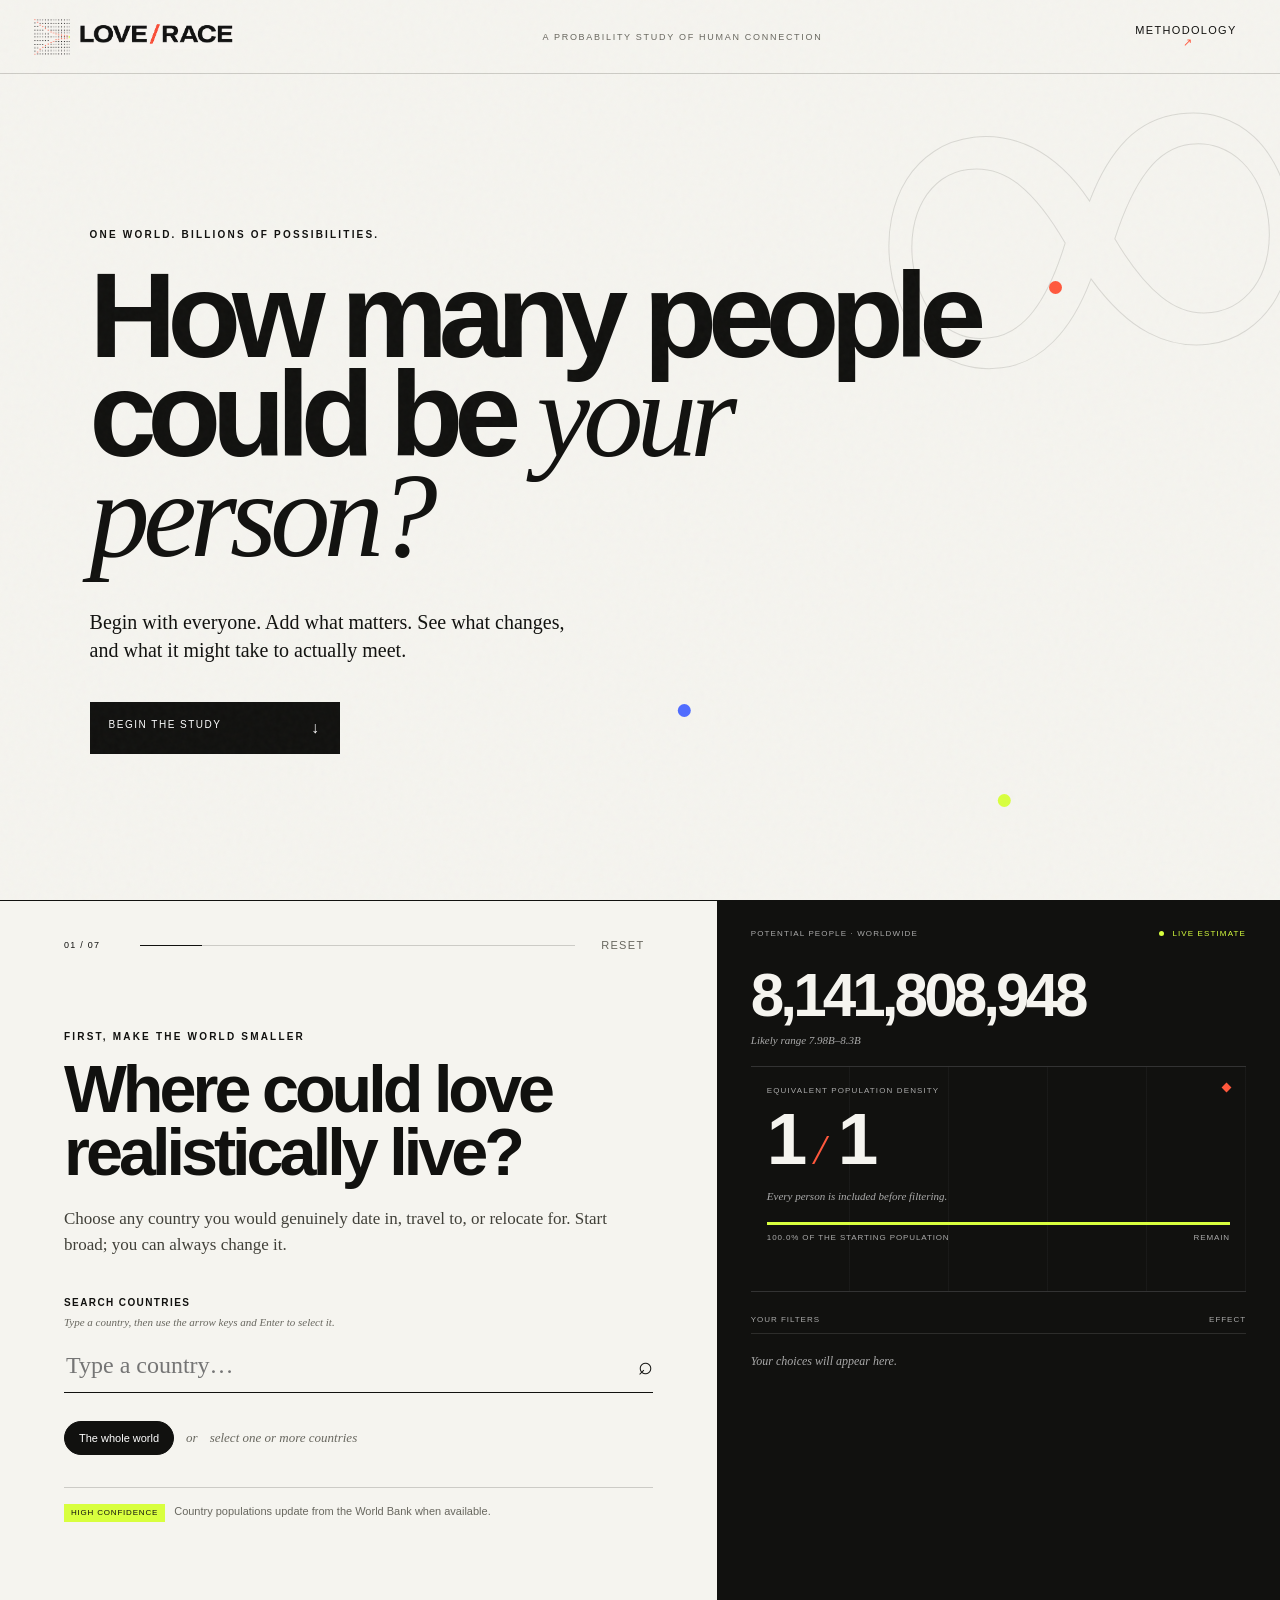
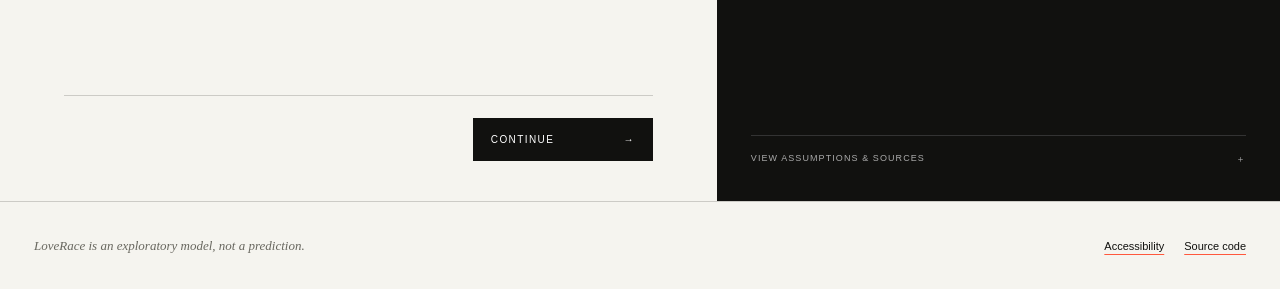
==== commit bfe164ac: "Redesign shareable result story" ====
--- a/index.html
+++ b/index.html
@@ -17,15 +17,15 @@
   <meta property="og:title" content="LoveRace: A probability study of human connection" />
   <meta property="og:description" content="Explore how geography, demographics, preferences, and new encounters shape the probability of meeting a compatible partner." />
   <meta property="og:url" content="https://raceto.love/" />
-  <meta property="og:image" content="https://raceto.love/assets/love-race-logo.png" />
-  <meta property="og:image:width" content="1254" />
-  <meta property="og:image:height" content="1254" />
-  <meta property="og:image:alt" content="LoveRace logo: many dots narrowing toward one bright point" />
-  <meta name="twitter:card" content="summary" />
+  <meta property="og:image" content="https://raceto.love/assets/social-preview.png" />
+  <meta property="og:image:width" content="1200" />
+  <meta property="og:image:height" content="630" />
+  <meta property="og:image:alt" content="LoveRace asks: How many people could be your person?" />
+  <meta name="twitter:card" content="summary_large_image" />
   <meta name="twitter:title" content="LoveRace: A probability study of human connection" />
   <meta name="twitter:description" content="Explore how geography, demographics, preferences, and new encounters shape the probability of meeting a compatible partner." />
-  <meta name="twitter:image" content="https://raceto.love/assets/love-race-logo.png" />
-  <meta name="twitter:image:alt" content="LoveRace logo: many dots narrowing toward one bright point" />
+  <meta name="twitter:image" content="https://raceto.love/assets/social-preview.png" />
+  <meta name="twitter:image:alt" content="LoveRace asks: How many people could be your person?" />
   <link rel="stylesheet" href="styles.css" />
   <script type="application/ld+json">
   {
@@ -323,6 +323,7 @@
           </div>
           <p id="oddsFootnote"></p>
           <button class="adjust-button" id="adjustInputs" type="button"><span>Adjust weekly inputs</span><span>↓</span></button>
+          <button class="share-result-button" id="openShare" type="button"><span>Share your result</span><span aria-hidden="true">↗</span></button>
         </div>
 
         <button class="assumptions-button" id="openAssumptions" type="button">View assumptions & sources <span aria-hidden="true">＋</span></button>
@@ -337,6 +338,38 @@
       <a href="https://github.com/grahamhp/LoveRace" rel="noreferrer">Source code</a>
     </nav>
   </footer>
+
+  <dialog class="share-dialog" id="shareDialog" aria-labelledby="shareTitle" aria-describedby="shareDescription">
+    <div class="dialog-head"><span>YOUR RESULT / READY TO SHARE</span><button class="dialog-close" id="closeShare" type="button" aria-label="Close share dialog">×</button></div>
+    <div class="share-dialog-content">
+      <figure class="share-preview-wrap">
+        <canvas id="shareCanvas" width="1080" height="1350" role="img" aria-label="A LoveRace result card showing your estimated partner pool and probability milestones"></canvas>
+        <figcaption>Your personal selections are not shown on the card.</figcaption>
+      </figure>
+      <div class="share-controls">
+        <div class="eyebrow">Your result, told at a glance</div>
+        <h2 id="shareTitle">Show them<br /><em>your odds.</em></h2>
+        <p id="shareDescription">The card explains how many people worldwide could match what you are looking for, how many new people you meet, and how your chance of finding love builds over time. Your private selections are not shown.</p>
+        <button class="share-primary" id="nativeShare" type="button" hidden><span>Share image + caption</span><span aria-hidden="true">↗</span></button>
+        <div class="share-secondary">
+          <button id="downloadShare" type="button">Download card</button>
+          <button id="copyShare" type="button">Copy caption</button>
+        </div>
+        <div class="share-quick-links" aria-labelledby="quickShareLabel">
+          <span id="quickShareLabel">Open a captioned post</span>
+          <div>
+            <a id="shareX" href="#" target="_blank" rel="noreferrer">X</a>
+            <a id="shareBluesky" href="#" target="_blank" rel="noreferrer">Bluesky</a>
+            <a id="shareWhatsApp" href="#" target="_blank" rel="noreferrer">WhatsApp</a>
+            <a id="shareFacebook" href="#" target="_blank" rel="noreferrer">Facebook</a>
+            <a id="shareEmail" href="#">Email</a>
+          </div>
+        </div>
+        <p class="share-note" id="shareAvailability">Checking which sharing options this browser supports…</p>
+        <p class="share-status" id="shareStatus" role="status" aria-live="polite"></p>
+      </div>
+    </div>
+  </dialog>
 
   <dialog id="methodDialog" aria-labelledby="methodTitle" aria-describedby="methodLede">
     <div class="dialog-head"><span>THE FINE PRINT / 01</span><button class="dialog-close" aria-label="Close">×</button></div>
--- a/styles.css
+++ b/styles.css
@@ -109,9 +109,12 @@
 .selection-row { margin-top: 28px; display: flex; gap: 12px; align-items: center; flex-wrap: wrap; }
 .choice-chip, .selected-chip { border: 1px solid var(--ink); border-radius: 100px; padding: 10px 14px; background: transparent; font-size: 11px; cursor: pointer; }
 .choice-chip.active { background: var(--ink); color: white; }
+.selected-chip { background: var(--ink); color: white; }
+.selected-chip:hover { background: var(--orange); border-color: var(--orange); }
 .selection-or, .empty-selection { color: var(--muted); font: italic 13px Georgia, serif; }
 .selected-countries { display: flex; gap: 7px; flex-wrap: wrap; align-items: center; }
 .selected-chip::after { content: " ×"; color: var(--orange); }
+.selected-chip:hover::after { color: white; }
 .data-note { border-top: 1px solid var(--line); margin-top: 32px; padding-top: 15px; color: var(--muted); font-size: 11px; line-height: 1.5; }
 .confidence { display: inline-block; padding: 3px 7px; color: var(--ink); margin-right: 6px; text-transform: uppercase; letter-spacing: .1em; font-size: 8px; background: var(--acid); }
 .confidence.medium { background: #ffdc77; }.confidence.low { background: #ffb3a7; }
@@ -178,8 +181,7 @@
   display: flex; align-items: center; justify-content: space-between; gap: 18px; font: 19px Georgia, serif;
 }
 .multi-select summary::-webkit-details-marker { display: none; }
-.multi-select summary i { color: var(--orange); font: 18px Helvetica, Arial, sans-serif; transition: transform .2s var(--ease); }
-.multi-select[open] summary i { transform: rotate(45deg); }
+.multi-select summary i { color: var(--orange); font: 18px Helvetica, Arial, sans-serif; }
 .multi-select-menu {
   position: absolute; z-index: 8; left: 0; right: 0; max-height: 300px; overflow: auto;
   border: 1px solid var(--ink); border-top: 0; background: var(--paper); box-shadow: 0 18px 35px #1717141a;
@@ -242,6 +244,12 @@
 .odds-panel p { color: #aaa; font-size: 9px; line-height: 1.4; margin: 15px 0 0; }
 .adjust-button { width: 100%; border: 0; border-top: 1px solid #3b3b37; background: transparent; color: var(--paper); margin-top: 15px; padding: 14px 0 0; display: flex; justify-content: space-between; cursor: pointer; font-size: 9px; text-transform: uppercase; letter-spacing: .12em; }
 .adjust-button:hover { color: var(--acid); }
+.share-result-button {
+  width: 100%; border: 1px solid var(--acid); background: var(--acid); color: var(--ink); margin-top: 14px;
+  padding: 13px 14px; display: flex; justify-content: space-between; cursor: pointer; font-size: 9px;
+  font-weight: 700; text-transform: uppercase; letter-spacing: .13em; transition: background .2s, color .2s, border-color .2s;
+}
+.share-result-button:hover { background: var(--orange); border-color: var(--orange); color: white; }
 .assumptions-button { border: 0; border-top: 1px solid #333; background: transparent; color: #aaa; padding: 17px 0 0; margin-top: auto; display: flex; justify-content: space-between; cursor: pointer; font-size: 9px; text-transform: uppercase; letter-spacing: .12em; }
 .assumptions-button:hover { color: var(--acid); }
 
@@ -266,6 +274,41 @@
 .source-list li { border-top: 1px solid var(--line); padding: 9px 0; display: flex; flex-direction: column; }
 .source-list a { color: inherit; font-family: Helvetica, Arial, sans-serif; font-size: 12px; }.source-list span { color: var(--muted); font-size: 11px; }
 
+.share-dialog { width: min(1120px, 94vw); }
+.share-dialog-content { display: grid; grid-template-columns: minmax(320px, .88fr) minmax(360px, 1.12fr); min-height: 680px; }
+.share-preview-wrap {
+  margin: 0; padding: 38px; background: var(--ink); display: flex; flex-direction: column; justify-content: center;
+}
+.share-preview-wrap canvas { display: block; width: 100%; height: auto; max-height: 66vh; object-fit: contain; box-shadow: 0 24px 60px #0008; }
+.share-preview-wrap figcaption { margin-top: 15px; color: #aaa; font: italic 11px/1.4 Georgia, serif; text-align: center; }
+.share-controls { padding: clamp(38px, 5vw, 70px); align-self: center; }
+.share-controls h2 { margin: 0; font-size: clamp(46px, 5vw, 68px); line-height: .9; letter-spacing: -.06em; }
+.share-controls > p { max-width: 510px; color: var(--muted); font: 14px/1.55 Georgia, serif; }
+.share-controls #shareDescription { margin: 27px 0 30px; }
+.share-primary {
+  width: 100%; border: 1px solid var(--ink); background: var(--ink); color: white; padding: 16px 18px;
+  display: flex; justify-content: space-between; cursor: pointer; text-transform: uppercase; font-size: 10px;
+  font-weight: 700; letter-spacing: .14em; transition: background .2s, border-color .2s;
+}
+.share-primary:hover { background: var(--orange); border-color: var(--orange); }
+.share-primary[hidden] { display: none; }
+.share-secondary { display: grid; grid-template-columns: 1fr 1fr; gap: 8px; margin-top: 8px; }
+.share-secondary button {
+  border: 1px solid var(--ink); background: transparent; padding: 13px 10px; cursor: pointer; text-transform: uppercase;
+  font-size: 8px; font-weight: 700; letter-spacing: .1em;
+}
+.share-secondary button:hover { background: var(--warm); }
+.share-quick-links { margin-top: 27px; padding-top: 17px; border-top: 1px solid var(--line); }
+.share-quick-links > span { display: block; margin-bottom: 11px; color: var(--muted); font-size: 8px; text-transform: uppercase; letter-spacing: .14em; }
+.share-quick-links > div { display: flex; flex-wrap: wrap; gap: 8px; }
+.share-quick-links a {
+  border: 1px solid var(--line); border-radius: 100px; padding: 8px 11px; color: var(--ink); text-decoration: none;
+  font-size: 9px; letter-spacing: .04em;
+}
+.share-quick-links a:hover { border-color: var(--orange); color: var(--orange); }
+.share-controls .share-note { margin: 19px 0 0; font-size: 11px; line-height: 1.45; }
+.share-controls .share-status { min-height: 20px; margin: 10px 0 0; color: var(--ink); font: 700 9px/1.4 Helvetica, Arial, sans-serif; letter-spacing: .08em; text-transform: uppercase; }
+
 .site-footer {
   min-height: 88px; padding: 24px 34px; border-top: 1px solid var(--line); display: flex;
   align-items: center; justify-content: space-between; gap: 24px; color: var(--muted); font-size: 11px;
@@ -294,6 +337,9 @@
   .population-lens { min-height: 210px; }
   .dialog-content { grid-template-columns: 1fr; }
   .method-lede { max-width: 680px; }
+  .share-dialog-content { grid-template-columns: minmax(280px, .9fr) minmax(330px, 1.1fr); }
+  .share-preview-wrap { padding: 26px; }
+  .share-controls { padding: 38px; }
 }
 @media (max-width: 620px) {
   .site-header { grid-template-columns: 1fr 1fr; padding: 0 18px; }.header-note { display: none; }
@@ -305,6 +351,13 @@
   .option-grid { grid-template-columns: 1fr; }.age-display { font-size: 70px; }
   .estimate-sources { grid-template-columns: 1fr; }.estimate-definition { grid-template-columns: 1fr; gap: 5px; }
   .dialog-content { padding: 30px 22px; }.dialog-content h2 { font-size: 48px; }
+  .share-dialog { width: 94vw; max-height: 92vh; }
+  .share-dialog-content { grid-template-columns: 1fr; }
+  .share-preview-wrap { padding: 22px; }
+  .share-preview-wrap canvas { max-height: none; }
+  .share-controls { padding: 34px 22px; }
+  .share-controls h2 { font-size: 46px; }
+  .share-secondary { grid-template-columns: 1fr; }
   .odds-grid b { font-size: 12px; }
   .site-footer { align-items: flex-start; flex-direction: column; padding: 24px 20px; }
   .info-section { grid-template-columns: 1fr; gap: 12px; }
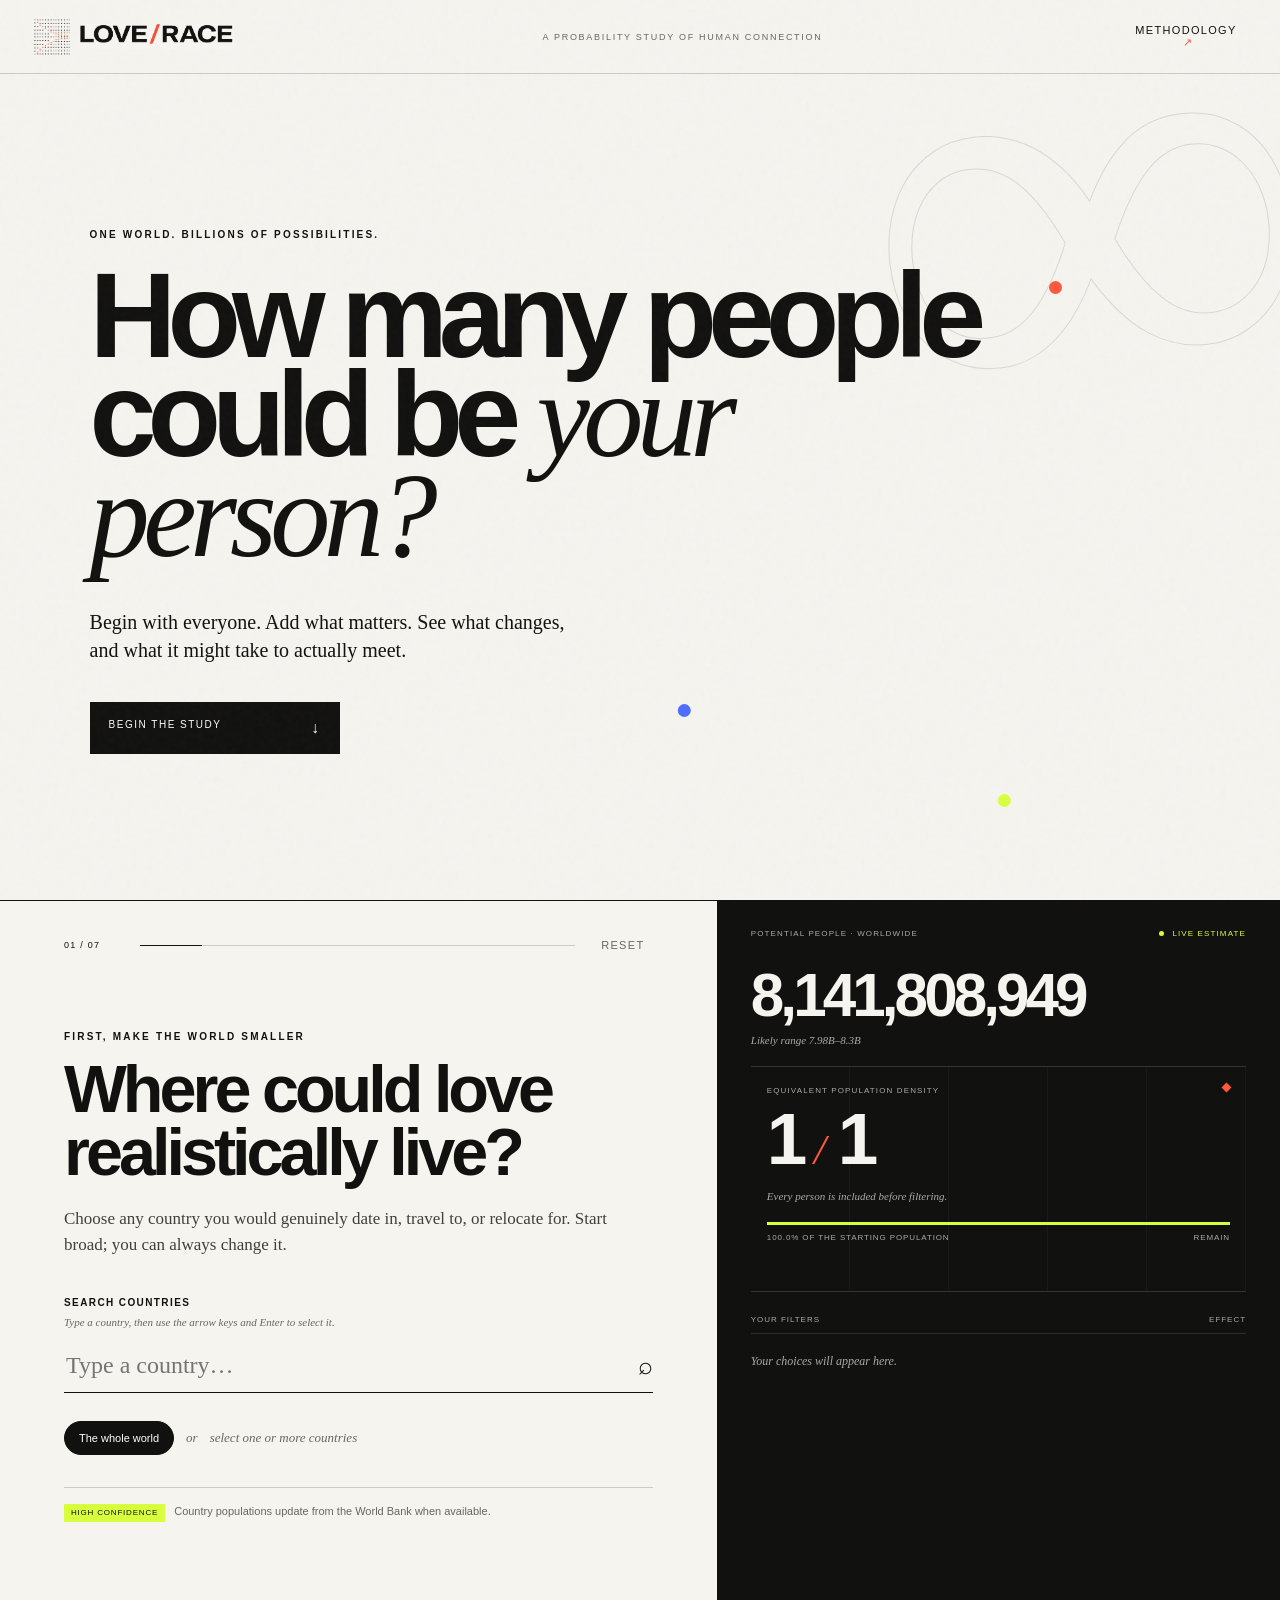
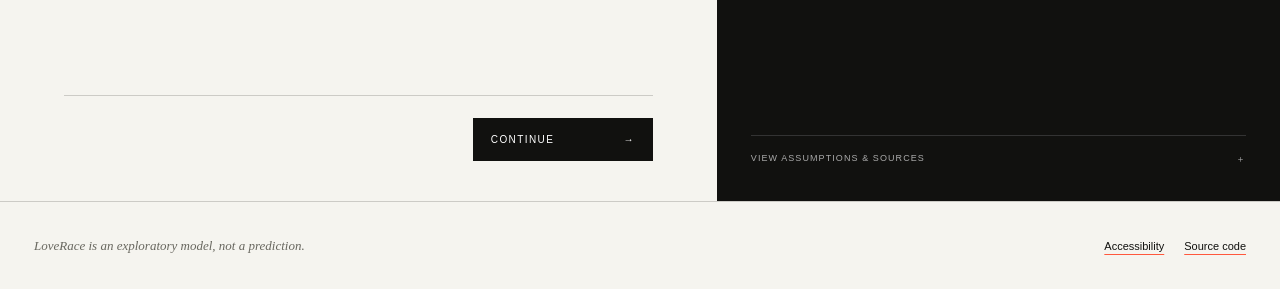
==== commit c246ba6e: "Refine lifestyle odds and sharing" ====
--- a/index.html
+++ b/index.html
@@ -26,7 +26,7 @@
   <meta name="twitter:description" content="Explore how geography, demographics, preferences, and new encounters shape the probability of meeting a compatible partner." />
   <meta name="twitter:image" content="https://raceto.love/assets/social-preview.png" />
   <meta name="twitter:image:alt" content="LoveRace asks: How many people could be your person?" />
-  <link rel="stylesheet" href="styles.css" />
+  <link rel="stylesheet" href="styles.css?v=20260719d" />
   <script type="application/ld+json">
   {
     "@context": "https://schema.org",
@@ -115,7 +115,7 @@
           <section class="step" data-step="1">
             <div class="eyebrow">Desire, without assumptions</div>
             <h2>Tell us about you.</h2>
-            <p class="step-deck">Your identity determines which partner-preference research applies to the people you select next.</p>
+            <p class="step-deck">Your identity helps suggest a starting partner selection and determines which partner-preference research applies. You can change every suggestion on the next page.</p>
             <fieldset>
               <legend>I describe my gender as</legend>
               <div class="option-grid" id="selfGender">
@@ -261,6 +261,7 @@
                 <label><input type="checkbox" id="nonSmoker" /><span>Non-smoker</span></label>
                 <label><input type="checkbox" id="longTerm" /><span>Seeking long-term</span></label>
               </div>
+              <small class="field-caveat">The non-smoker estimate uses 2022 U.S. current-cigarette-smoking rates: 10.1% for women and 13.1% for men. The U.S. overall rate is used as a limited fallback for nonbinary selections. <a href="https://www.cdc.gov/tobacco/campaign/tips/resources/data/cigarette-smoking-in-united-states.html" target="_blank" rel="noreferrer">CDC smoking data ↗</a></small>
             </fieldset>
           </section>
 
@@ -281,6 +282,14 @@
               <label for="spark">Chance of a meaningful mutual connection with an eligible person</label>
               <div class="slider-line"><input id="spark" type="range" min="1" max="20" value="4" aria-describedby="sparkOutput sparkNote" /><output id="sparkOutput">4%</output></div>
               <small id="sparkNote">This is the most personal assumption in the model. Try 2–8% to see a realistic range.</small>
+            </div>
+            <div class="inline-odds" aria-label="Live probability timeline">
+              <p>These three settings change the timeline below, not the number of potential people.</p>
+              <div>
+                <span><b>20%</b><output id="inlineChance20">Calculating…</output></span>
+                <span><b>50%</b><output id="inlineChance50">Calculating…</output></span>
+                <span><b>80%</b><output id="inlineChance80">Calculating…</output></span>
+              </div>
             </div>
           </section>
         </form>
@@ -350,7 +359,8 @@
         <div class="eyebrow">Your result, told at a glance</div>
         <h2 id="shareTitle">Show them<br /><em>your odds.</em></h2>
         <p id="shareDescription">The card explains how many people worldwide could match what you are looking for, how many new people you meet, and how your chance of finding love builds over time. Your private selections are not shown.</p>
-        <button class="share-primary" id="nativeShare" type="button" hidden><span>Share image + caption</span><span aria-hidden="true">↗</span></button>
+        <button class="share-primary share-instagram-primary" id="shareInstagram" type="button" data-native-share="false"><span>Instagram</span><span aria-hidden="true">↗</span></button>
+        <button class="share-primary share-more-apps" id="nativeShare" type="button" hidden><span>More sharing apps</span><span aria-hidden="true">↗</span></button>
         <div class="share-secondary">
           <button id="downloadShare" type="button">Download card</button>
           <button id="copyShare" type="button">Copy caption</button>
@@ -390,7 +400,8 @@
         <ul class="method-list">
           <li><strong>Filters are treated as independent.</strong> In reality, age, country, income, religion, background, orientation, relationship status, gender identity, and family preferences influence one another. Multiplying separate population shares can make the combined pool too large or too small.</li>
           <li><strong>Several inputs are broad defaults.</strong> The 38% relationship-availability value is not calculated from age or country. Background categories can overlap even though their shares are added, and the current categories total 98%. Gender population shares are assumptions because no consistent worldwide measurement exists.</li>
-          <li><strong>Orientation and dating openness are separate ideas.</strong> The user's orientation answer is descriptive; selected partner genders drive the reciprocal dating-openness calculation. Estimates involving trans and nonbinary people rely on geographically limited studies and are marked as limited evidence.</li>
+          <li><strong>Orientation and dating openness are separate ideas.</strong> The user's orientation suggests an initial partner-gender selection, which the user can override. The selected partner genders drive the reciprocal dating-openness calculation. Estimates involving trans and nonbinary people rely on geographically limited studies and are marked as limited evidence.</li>
+          <li><strong>The non-smoker estimate is U.S.-based.</strong> It uses 2022 CDC current-cigarette-smoking rates of 10.1% for women and 13.1% for men. The overall 11.6% rate is a limited fallback for nonbinary selections, and the U.S. proxy is currently used even when another geography is selected.</li>
           <li><strong>The range is not a confidence interval.</strong> It is a sensitivity cue that broadens as assumptions are added. Meeting a filter also does not establish chemistry, timing, emotional availability, safety, reciprocal effort, or compatibility.</li>
         </ul>
         <h3>Data sources</h3>
@@ -405,11 +416,12 @@
           <li><a href="https://doi.org/10.1177/0265407518779139" target="_blank" rel="noreferrer">Blair & Hoskin: Transgender exclusion from dating</a><span>Stated dating choices, N=958</span></li>
           <li><a href="https://transequality.org/sites/default/files/docs/usts/USTS-Full-Report-Dec17.pdf" target="_blank" rel="noreferrer">2015 U.S. Transgender Survey</a><span>Trans respondents’ orientation distribution, N=27,715</span></li>
           <li><a href="https://data.worldbank.org/indicator/NY.GDP.PCAP.CD" target="_blank" rel="noreferrer">World Bank: GDP per capita</a><span>Income-model calibration</span></li>
+          <li><a href="https://www.cdc.gov/tobacco/campaign/tips/resources/data/cigarette-smoking-in-united-states.html" target="_blank" rel="noreferrer">CDC: U.S. adult cigarette smoking, 2022</a><span>Non-smoker estimate by gender; official U.S. proxy</span></li>
         </ul>
       </div>
     </div>
   </dialog>
 
-  <script src="app.js"></script>
+  <script src="app.js?v=20260719d"></script>
 </body>
 </html>
--- a/styles.css
+++ b/styles.css
@@ -200,6 +200,13 @@
 .hero-setting output { display: block; font: 110px/.8 Georgia, serif; letter-spacing: -.08em; }
 .hero-setting label { display: block; margin: 18px 0 25px; font-size: 10px; letter-spacing: .14em; text-transform: uppercase; }
 .hero-setting input { max-width: 500px; }
+.inline-odds { margin-top: 34px; padding: 18px; border: 1px solid var(--ink); }
+.inline-odds > p { margin: 0 0 15px; color: var(--muted); font: italic 12px/1.4 Georgia, serif; }
+.inline-odds > div { display: grid; grid-template-columns: repeat(3, 1fr); }
+.inline-odds span { min-width: 0; padding: 0 12px; border-left: 1px solid var(--line); }
+.inline-odds span:first-child { padding-left: 0; border: 0; }
+.inline-odds b { display: block; color: var(--orange); font: 23px Georgia, serif; }
+.inline-odds output { display: block; margin-top: 5px; font-size: 12px; font-weight: 700; }
 .step-actions { display: flex; justify-content: space-between; align-items: center; border-top: 1px solid var(--line); padding-top: 22px; }
 .back-button { border: 0; background: none; cursor: pointer; font-size: 11px; text-transform: uppercase; letter-spacing: .12em; visibility: hidden; }
 .next-button { min-width: 180px; border: 1px solid var(--ink); background: var(--ink); color: white; padding: 15px 17px; display: flex; justify-content: space-between; cursor: pointer; font-size: 10px; text-transform: uppercase; letter-spacing: .14em; }
@@ -291,6 +298,9 @@
   font-weight: 700; letter-spacing: .14em; transition: background .2s, border-color .2s;
 }
 .share-primary:hover { background: var(--orange); border-color: var(--orange); }
+.share-primary + .share-primary { margin-top: 8px; }
+.share-instagram-primary { border-color: var(--orange); background: var(--orange); }
+.share-instagram-primary:hover { border-color: var(--ink); background: var(--ink); }
 .share-primary[hidden] { display: none; }
 .share-secondary { display: grid; grid-template-columns: 1fr 1fr; gap: 8px; margin-top: 8px; }
 .share-secondary button {
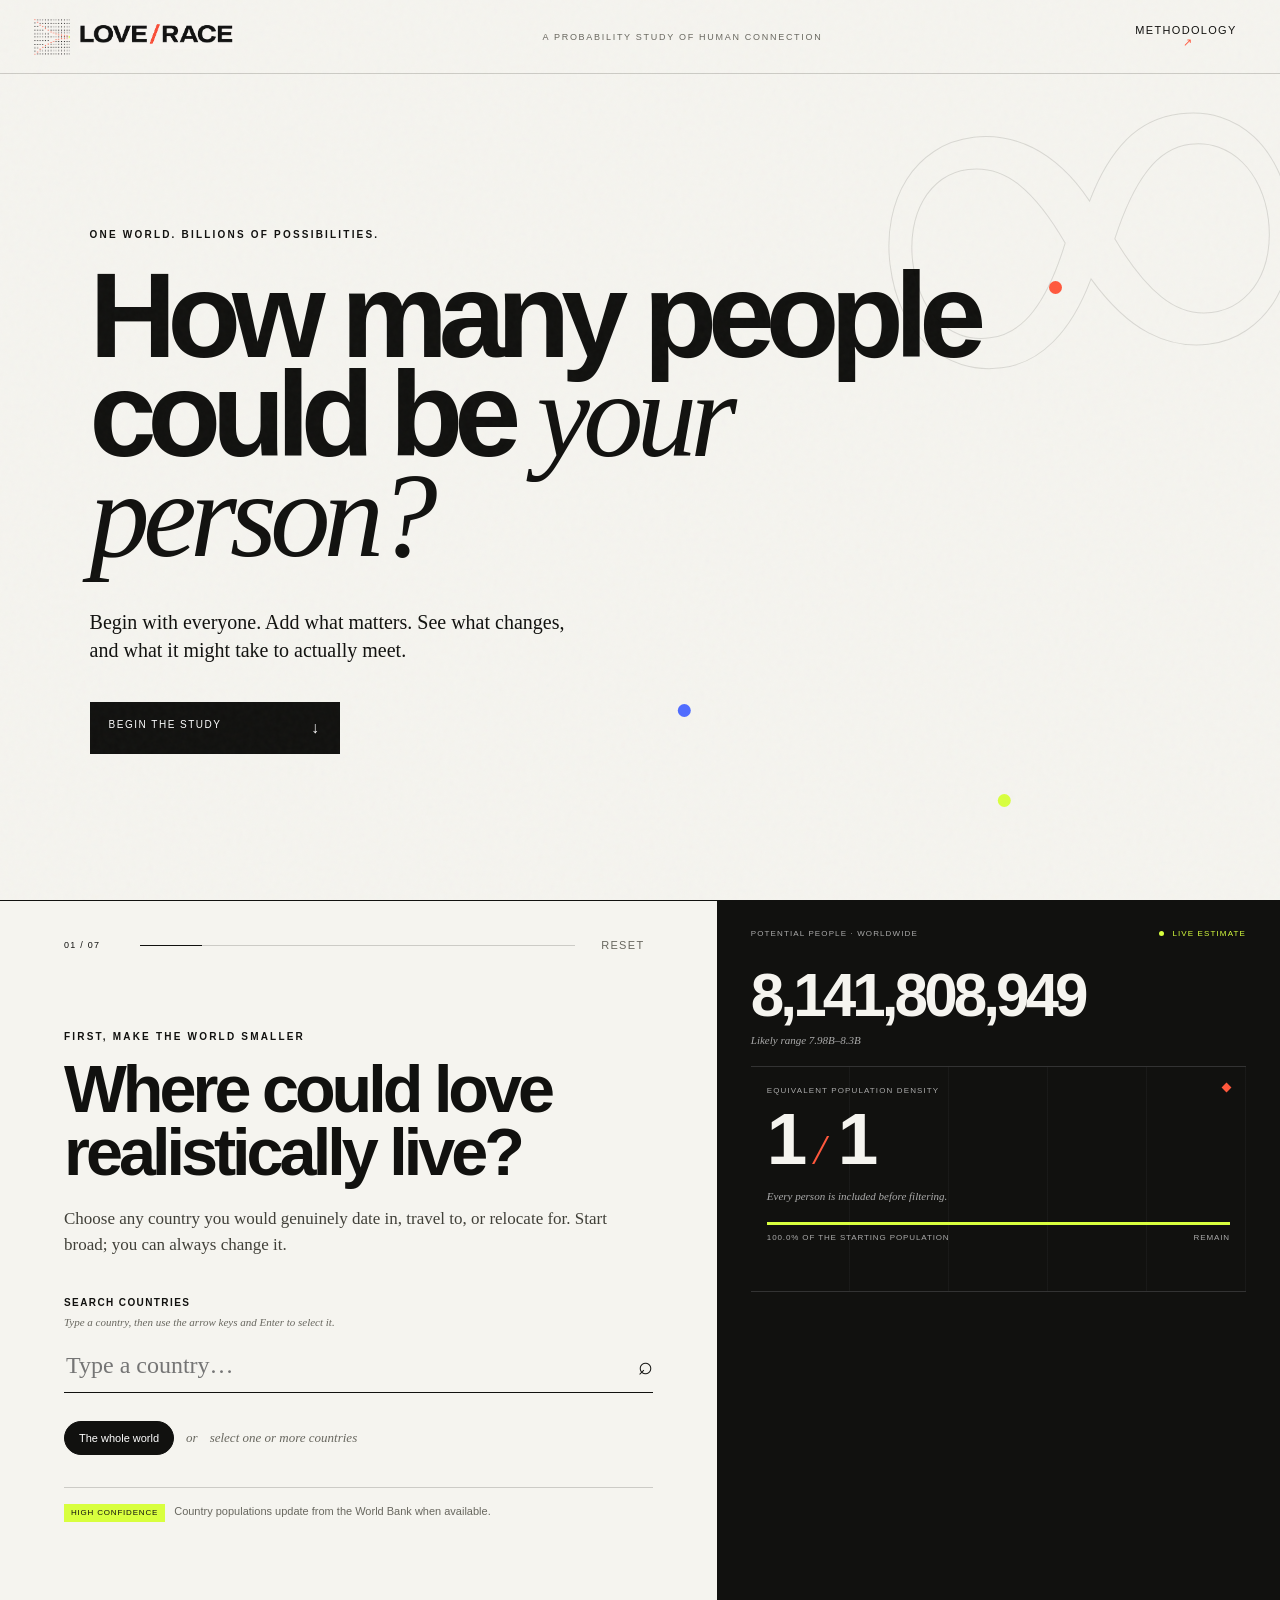
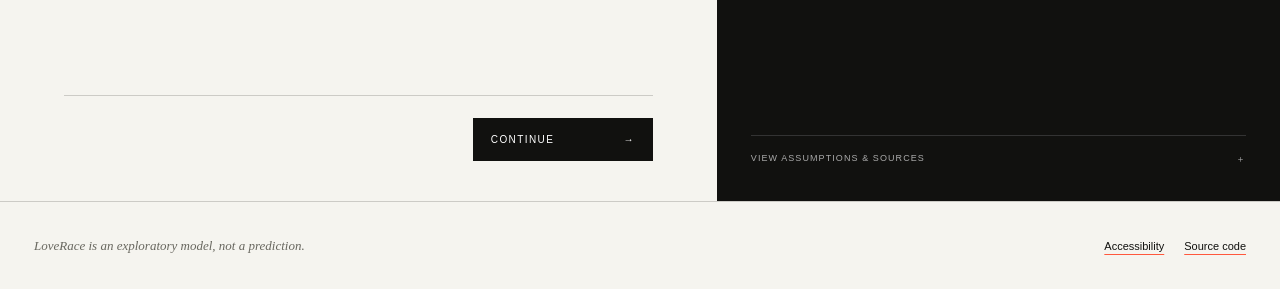
==== commit df8e065a: "Weight U.S. background demographics" ====
--- a/index.html
+++ b/index.html
@@ -26,7 +26,7 @@
   <meta name="twitter:description" content="Explore how geography, demographics, preferences, and new encounters shape the probability of meeting a compatible partner." />
   <meta name="twitter:image" content="https://raceto.love/assets/social-preview.png" />
   <meta name="twitter:image:alt" content="LoveRace asks: How many people could be your person?" />
-  <link rel="stylesheet" href="styles.css?v=20260719d" />
+  <link rel="stylesheet" href="styles.css?v=20260719g" />
   <script type="application/ld+json">
   {
     "@context": "https://schema.org",
@@ -199,11 +199,11 @@
           <section class="step" data-step="4">
             <div class="eyebrow">Belief & background</div>
             <h2>What should feel familiar?</h2>
-            <p class="step-deck">Both are optional. Global categories are blunt instruments, so “open to any” is always the most statistically honest default.</p>
+            <p class="step-deck">Both are optional. Background shares adjust when the United States is selected; other countries currently use the worldwide proxy. “Open to any” remains the most statistically honest default.</p>
             <fieldset>
               <legend>Religion or worldview</legend>
               <details class="multi-select" id="religionSelect">
-                <summary><span id="religionSummary">Open to any religion or worldview</span><i>＋</i></summary>
+                <summary><span id="religionSummary">Open to any religion or worldview</span><i aria-hidden="true"></i></summary>
                 <div class="multi-select-menu">
                   <label class="multi-choice"><input type="checkbox" name="religionChoice" value="1" data-any="true" data-label="Open to any religion or worldview" checked /><span>Open to any religion or worldview</span></label>
                   <label class="multi-choice"><input type="checkbox" name="religionChoice" value="0.288" data-label="Christian" /><span>Christian</span></label>
@@ -220,21 +220,22 @@
             <fieldset>
               <legend>Cultural or regional background</legend>
               <details class="multi-select" id="backgroundSelect">
-                <summary><span id="backgroundSummary">Open to any background</span><i>＋</i></summary>
+                <summary><span id="backgroundSummary">Open to any background</span><i aria-hidden="true"></i></summary>
                 <div class="multi-select-menu">
                   <label class="multi-choice"><input type="checkbox" name="backgroundChoice" value="1" data-any="true" data-label="Open to any background" checked /><span>Open to any background</span></label>
-                  <label class="multi-choice"><input type="checkbox" name="backgroundChoice" value="0.29" data-label="East or Southeast Asian heritage" /><span>East or Southeast Asian heritage</span></label>
-                  <label class="multi-choice"><input type="checkbox" name="backgroundChoice" value="0.25" data-label="South Asian heritage" /><span>South Asian heritage</span></label>
-                  <label class="multi-choice"><input type="checkbox" name="backgroundChoice" value="0.18" data-label="Black or African-diaspora heritage" /><span>Black or African-diaspora heritage</span></label>
-                  <label class="multi-choice"><input type="checkbox" name="backgroundChoice" value="0.09" data-label="European heritage" /><span>European heritage</span></label>
-                  <label class="multi-choice"><input type="checkbox" name="backgroundChoice" value="0.08" data-label="Latin American or Caribbean heritage" /><span>Latin American or Caribbean heritage</span></label>
-                  <label class="multi-choice"><input type="checkbox" name="backgroundChoice" value="0.06" data-label="Middle Eastern or North African heritage" /><span>Middle Eastern or North African heritage</span></label>
-                  <label class="multi-choice"><input type="checkbox" name="backgroundChoice" value="0.03" data-label="Indigenous, mixed, or another background" /><span>Indigenous, mixed, or another background</span></label>
+                  <label class="multi-choice"><input type="checkbox" name="backgroundChoice" value="0.29" data-us-value="0.045" data-label="East or Southeast Asian heritage" /><span>East or Southeast Asian heritage</span></label>
+                  <label class="multi-choice"><input type="checkbox" name="backgroundChoice" value="0.25" data-us-value="0.020" data-label="South Asian heritage" /><span>South Asian heritage</span></label>
+                  <label class="multi-choice"><input type="checkbox" name="backgroundChoice" value="0.18" data-us-value="0.121" data-label="Black or African-diaspora heritage" /><span>Black or African-diaspora heritage</span></label>
+                  <label class="multi-choice"><input type="checkbox" name="backgroundChoice" value="0.09" data-us-value="0.575" data-label="European heritage" /><span>European heritage</span></label>
+                  <label class="multi-choice"><input type="checkbox" name="backgroundChoice" value="0.08" data-us-value="0.200" data-label="Latin American or Caribbean heritage" /><span>Latin American or Caribbean heritage</span></label>
+                  <label class="multi-choice"><input type="checkbox" name="backgroundChoice" value="0.06" data-us-value="0.011" data-label="Middle Eastern or North African heritage" /><span>Middle Eastern or North African heritage</span></label>
+                  <label class="multi-choice"><input type="checkbox" name="backgroundChoice" value="0.03" data-us-value="0.028" data-label="Indigenous, mixed, or another background" /><span>Indigenous, mixed, or another background</span></label>
                 </div>
               </details>
-              <small class="field-caveat">Select any number. This is a low-confidence regional proxy, not an ethnicity census. Categories can overlap across identity, ancestry, and place, although the model adds them as broad population shares.</small>
-            </fieldset>
-            <div class="data-note"><span class="confidence medium">Mixed confidence</span> Religion uses a measured global baseline; background is a coarse proxy and is labeled accordingly.</div>
+              <small class="field-caveat" id="backgroundContext">Using the worldwide fallback. Country-specific background data are currently applied only when the United States is selected.</small>
+              <small class="field-caveat">Select any number. The U.S. crosswalk converts overlapping Census race, Hispanic-origin, and ancestry measures into the model’s mutually exclusive broad categories. It is an approximation, not an identity census.</small>
+            </fieldset>
+            <div class="data-note"><span class="confidence medium">Mixed confidence</span> Religion uses a measured global baseline. Background uses a U.S. Census-based crosswalk for the United States and a coarse worldwide proxy elsewhere.</div>
           </section>
 
           <section class="step" data-step="5">
@@ -283,14 +284,6 @@
               <div class="slider-line"><input id="spark" type="range" min="1" max="20" value="4" aria-describedby="sparkOutput sparkNote" /><output id="sparkOutput">4%</output></div>
               <small id="sparkNote">This is the most personal assumption in the model. Try 2–8% to see a realistic range.</small>
             </div>
-            <div class="inline-odds" aria-label="Live probability timeline">
-              <p>These three settings change the timeline below, not the number of potential people.</p>
-              <div>
-                <span><b>20%</b><output id="inlineChance20">Calculating…</output></span>
-                <span><b>50%</b><output id="inlineChance50">Calculating…</output></span>
-                <span><b>80%</b><output id="inlineChance80">Calculating…</output></span>
-              </div>
-            </div>
           </section>
         </form>
 
@@ -316,11 +309,6 @@
           <div class="ratio-copy" id="ratioCopy">Every person is included before filtering.</div>
           <div class="share-meter" aria-hidden="true"><div class="share-fill" id="shareFill"></div></div>
           <div class="share-caption"><span id="fractionLabel">100% of the starting population</span><span>remain</span></div>
-        </div>
-
-        <div class="filter-ledger" id="filterLedger">
-          <div class="ledger-title"><span>Your filters</span><span>effect</span></div>
-          <div class="ledger-empty">Your choices will appear here.</div>
         </div>
 
         <div class="odds-panel" id="oddsPanel" role="region" aria-labelledby="oddsHeading">
@@ -332,7 +320,7 @@
           </div>
           <p id="oddsFootnote"></p>
           <button class="adjust-button" id="adjustInputs" type="button"><span>Adjust weekly inputs</span><span>↓</span></button>
-          <button class="share-result-button" id="openShare" type="button"><span>Share your result</span><span aria-hidden="true">↗</span></button>
+          <button class="share-result-button" id="openShare" type="button"><span>Share your results</span><span aria-hidden="true">↗</span></button>
         </div>
 
         <button class="assumptions-button" id="openAssumptions" type="button">View assumptions & sources <span aria-hidden="true">＋</span></button>
@@ -390,7 +378,7 @@
       </div>
       <div class="method-copy">
         <h3>What is being modeled</h3>
-        <p>The model begins with the world population or the combined population of selected countries, then applies broad shares for partner gender, reciprocal dating openness, age, relationship availability, religion, background, income, and lifestyle preferences. Country selection changes the starting population and helps calibrate income. The other distributions remain worldwide or external proxies, including the global age curve.</p>
+        <p>The model begins with the world population or the combined population of selected countries, then applies broad shares for partner gender, reciprocal dating openness, age, relationship availability, religion, background, income, and lifestyle preferences. Country selection changes the starting population and helps calibrate income. When the United States is selected, its portion of the background estimate uses a U.S. Census-based crosswalk; other countries retain the worldwide proxy. The remaining distributions stay worldwide or use external proxies, including the global age curve.</p>
         <h3>The calculation</h3>
         <p><code>pool = population × each selected factor</code></p>
         <p><code>chance per encounter = pool share × geographic relevance × connection assumption</code></p>
@@ -402,6 +390,7 @@
           <li><strong>Several inputs are broad defaults.</strong> The 38% relationship-availability value is not calculated from age or country. Background categories can overlap even though their shares are added, and the current categories total 98%. Gender population shares are assumptions because no consistent worldwide measurement exists.</li>
           <li><strong>Orientation and dating openness are separate ideas.</strong> The user's orientation suggests an initial partner-gender selection, which the user can override. The selected partner genders drive the reciprocal dating-openness calculation. Estimates involving trans and nonbinary people rely on geographically limited studies and are marked as limited evidence.</li>
           <li><strong>The non-smoker estimate is U.S.-based.</strong> It uses 2022 CDC current-cigarette-smoking rates of 10.1% for women and 13.1% for men. The overall 11.6% rate is a limited fallback for nonbinary selections, and the U.S. proxy is currently used even when another geography is selected.</li>
+          <li><strong>U.S. background categories require a crosswalk.</strong> Census race, Hispanic-origin, and ancestry measures overlap and do not align exactly with LoveRace’s broad categories. The model converts them into a mutually exclusive distribution so selected shares can be combined without double counting.</li>
           <li><strong>The range is not a confidence interval.</strong> It is a sensitivity cue that broadens as assumptions are added. Meeting a filter also does not establish chemistry, timing, emotional availability, safety, reciprocal effort, or compatibility.</li>
         </ul>
         <h3>Data sources</h3>
@@ -417,11 +406,13 @@
           <li><a href="https://transequality.org/sites/default/files/docs/usts/USTS-Full-Report-Dec17.pdf" target="_blank" rel="noreferrer">2015 U.S. Transgender Survey</a><span>Trans respondents’ orientation distribution, N=27,715</span></li>
           <li><a href="https://data.worldbank.org/indicator/NY.GDP.PCAP.CD" target="_blank" rel="noreferrer">World Bank: GDP per capita</a><span>Income-model calibration</span></li>
           <li><a href="https://www.cdc.gov/tobacco/campaign/tips/resources/data/cigarette-smoking-in-united-states.html" target="_blank" rel="noreferrer">CDC: U.S. adult cigarette smoking, 2022</a><span>Non-smoker estimate by gender; official U.S. proxy</span></li>
+          <li><a href="https://www.census.gov/quickfacts/fact/table/US/PST045224" target="_blank" rel="noreferrer">U.S. Census QuickFacts</a><span>2024 U.S. race and Hispanic-origin baseline for the background crosswalk</span></li>
+          <li><a href="https://www.census.gov/library/stories/2023/09/2020-census-dhc-a-mena-population.html" target="_blank" rel="noreferrer">U.S. Census: MENA population, 2020</a><span>Detailed MENA response count used in the U.S. crosswalk</span></li>
         </ul>
       </div>
     </div>
   </dialog>
 
-  <script src="app.js?v=20260719d"></script>
+  <script src="app.js?v=20260719g"></script>
 </body>
 </html>
--- a/styles.css
+++ b/styles.css
@@ -182,6 +182,8 @@
 }
 .multi-select summary::-webkit-details-marker { display: none; }
 .multi-select summary i { color: var(--orange); font: 18px Helvetica, Arial, sans-serif; }
+.multi-select summary i::before { content: "＋"; }
+.multi-select[open] summary i::before { content: "−"; }
 .multi-select-menu {
   position: absolute; z-index: 8; left: 0; right: 0; max-height: 300px; overflow: auto;
   border: 1px solid var(--ink); border-top: 0; background: var(--paper); box-shadow: 0 18px 35px #1717141a;
@@ -200,13 +202,6 @@
 .hero-setting output { display: block; font: 110px/.8 Georgia, serif; letter-spacing: -.08em; }
 .hero-setting label { display: block; margin: 18px 0 25px; font-size: 10px; letter-spacing: .14em; text-transform: uppercase; }
 .hero-setting input { max-width: 500px; }
-.inline-odds { margin-top: 34px; padding: 18px; border: 1px solid var(--ink); }
-.inline-odds > p { margin: 0 0 15px; color: var(--muted); font: italic 12px/1.4 Georgia, serif; }
-.inline-odds > div { display: grid; grid-template-columns: repeat(3, 1fr); }
-.inline-odds span { min-width: 0; padding: 0 12px; border-left: 1px solid var(--line); }
-.inline-odds span:first-child { padding-left: 0; border: 0; }
-.inline-odds b { display: block; color: var(--orange); font: 23px Georgia, serif; }
-.inline-odds output { display: block; margin-top: 5px; font-size: 12px; font-weight: 700; }
 .step-actions { display: flex; justify-content: space-between; align-items: center; border-top: 1px solid var(--line); padding-top: 22px; }
 .back-button { border: 0; background: none; cursor: pointer; font-size: 11px; text-transform: uppercase; letter-spacing: .12em; visibility: hidden; }
 .next-button { min-width: 180px; border: 1px solid var(--ink); background: var(--ink); color: white; padding: 15px 17px; display: flex; justify-content: space-between; cursor: pointer; font-size: 10px; text-transform: uppercase; letter-spacing: .14em; }
@@ -235,12 +230,7 @@
 .share-meter { height: 3px; width: 100%; background: #343431; overflow: hidden; }
 .share-fill { height: 100%; width: 100%; background: var(--acid); transition: width .65s var(--ease); }
 .share-caption { display: flex; justify-content: space-between; margin-top: 8px; color: #aaa; font-size: 8px; text-transform: uppercase; letter-spacing: .11em; }
-.filter-ledger { font-size: 10px; margin-top: 4px; }
-.ledger-title, .ledger-row { display: grid; grid-template-columns: 1fr auto; gap: 10px; padding: 9px 0; border-bottom: 1px solid #2d2d2b; }
-.ledger-title { color: #aaa; text-transform: uppercase; letter-spacing: .12em; font-size: 8px; }
-.ledger-row span:first-child { color: #bbb; }.ledger-row b { color: var(--acid); font-weight: 500; }
-.ledger-empty { color: #aaa; font: italic 12px Georgia, serif; padding: 20px 0; }
-.odds-panel { display: none; margin-top: 22px; border: 1px solid #3b3b37; padding: 18px; }
+.odds-panel { display: none; margin-top: 4px; border: 1px solid #3b3b37; padding: 18px; }
 .odds-panel.visible { display: block; }
 .odds-intro { color: #aaa; font: italic 12px/1.4 Georgia, serif; }
 .odds-intro span { color: var(--acid); display: block; margin-bottom: 5px; font: 700 8px Helvetica, Arial, sans-serif; letter-spacing: .13em; text-transform: uppercase; }
